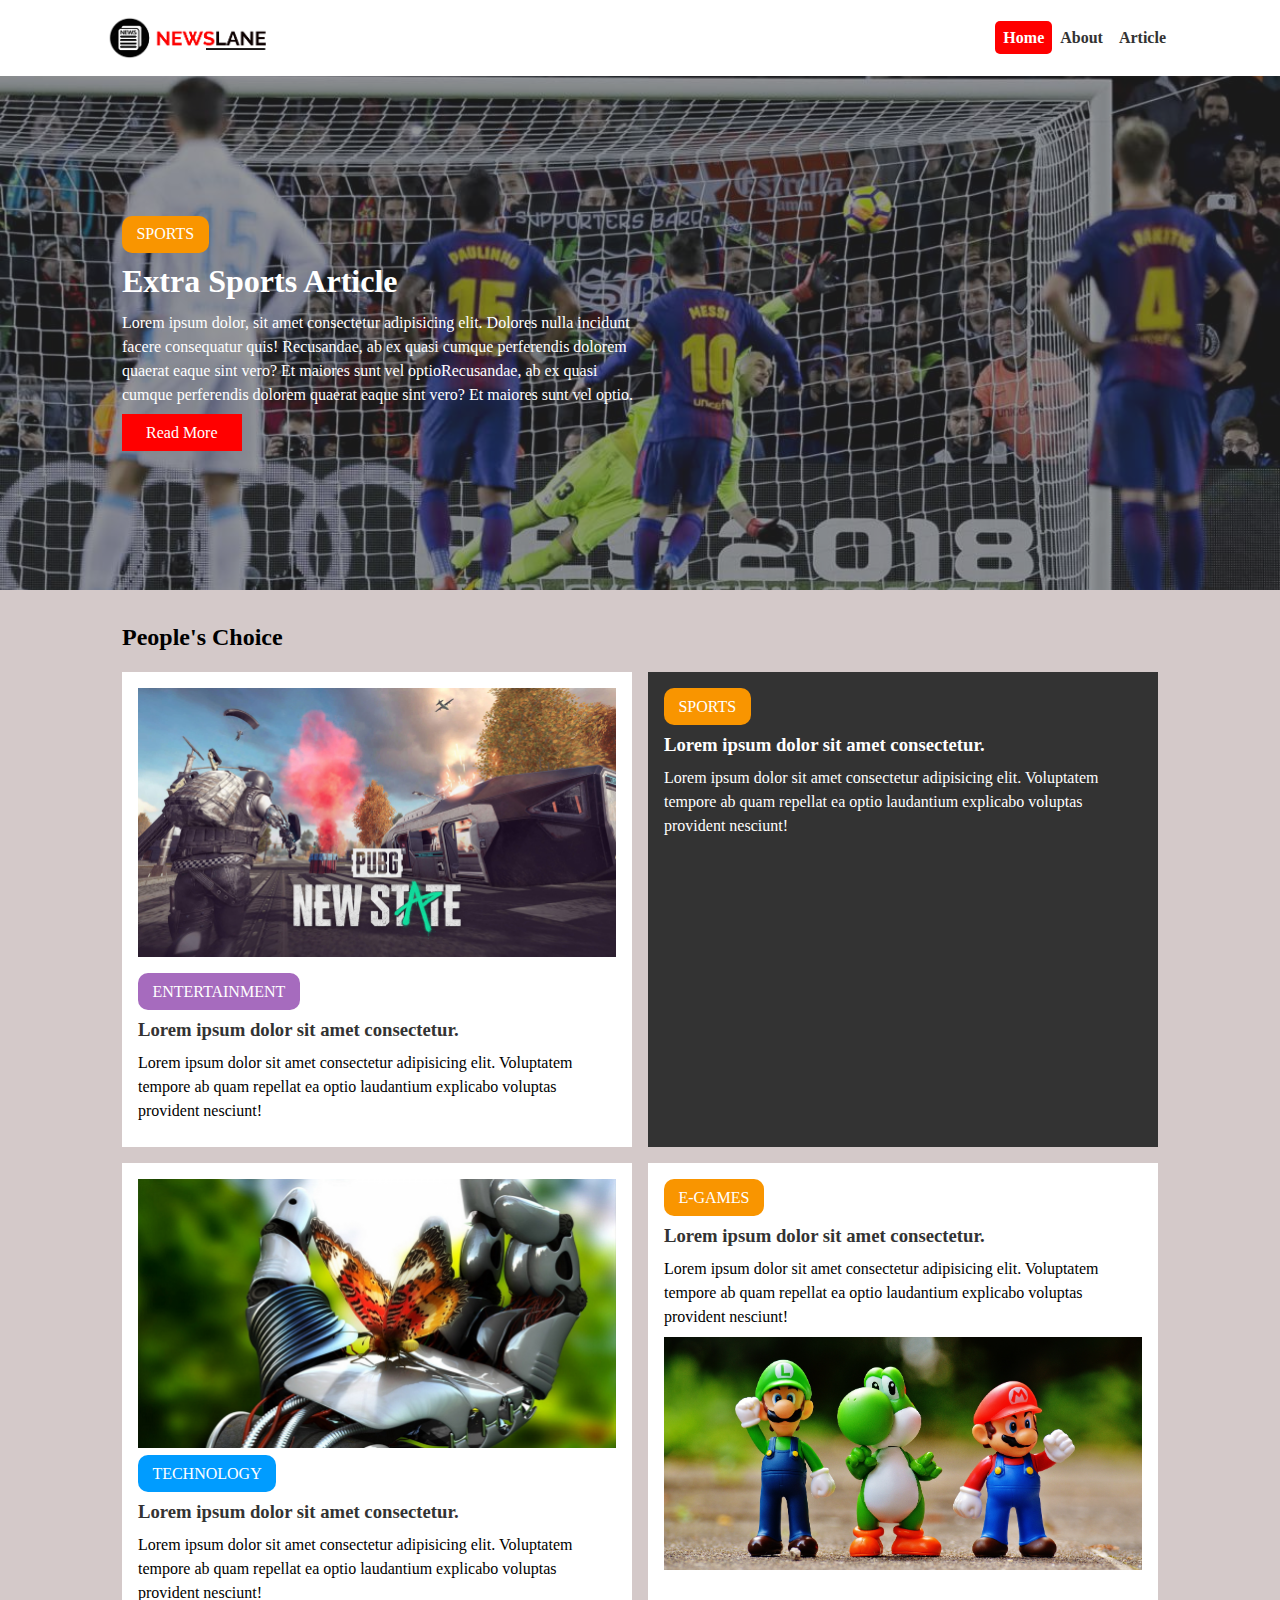
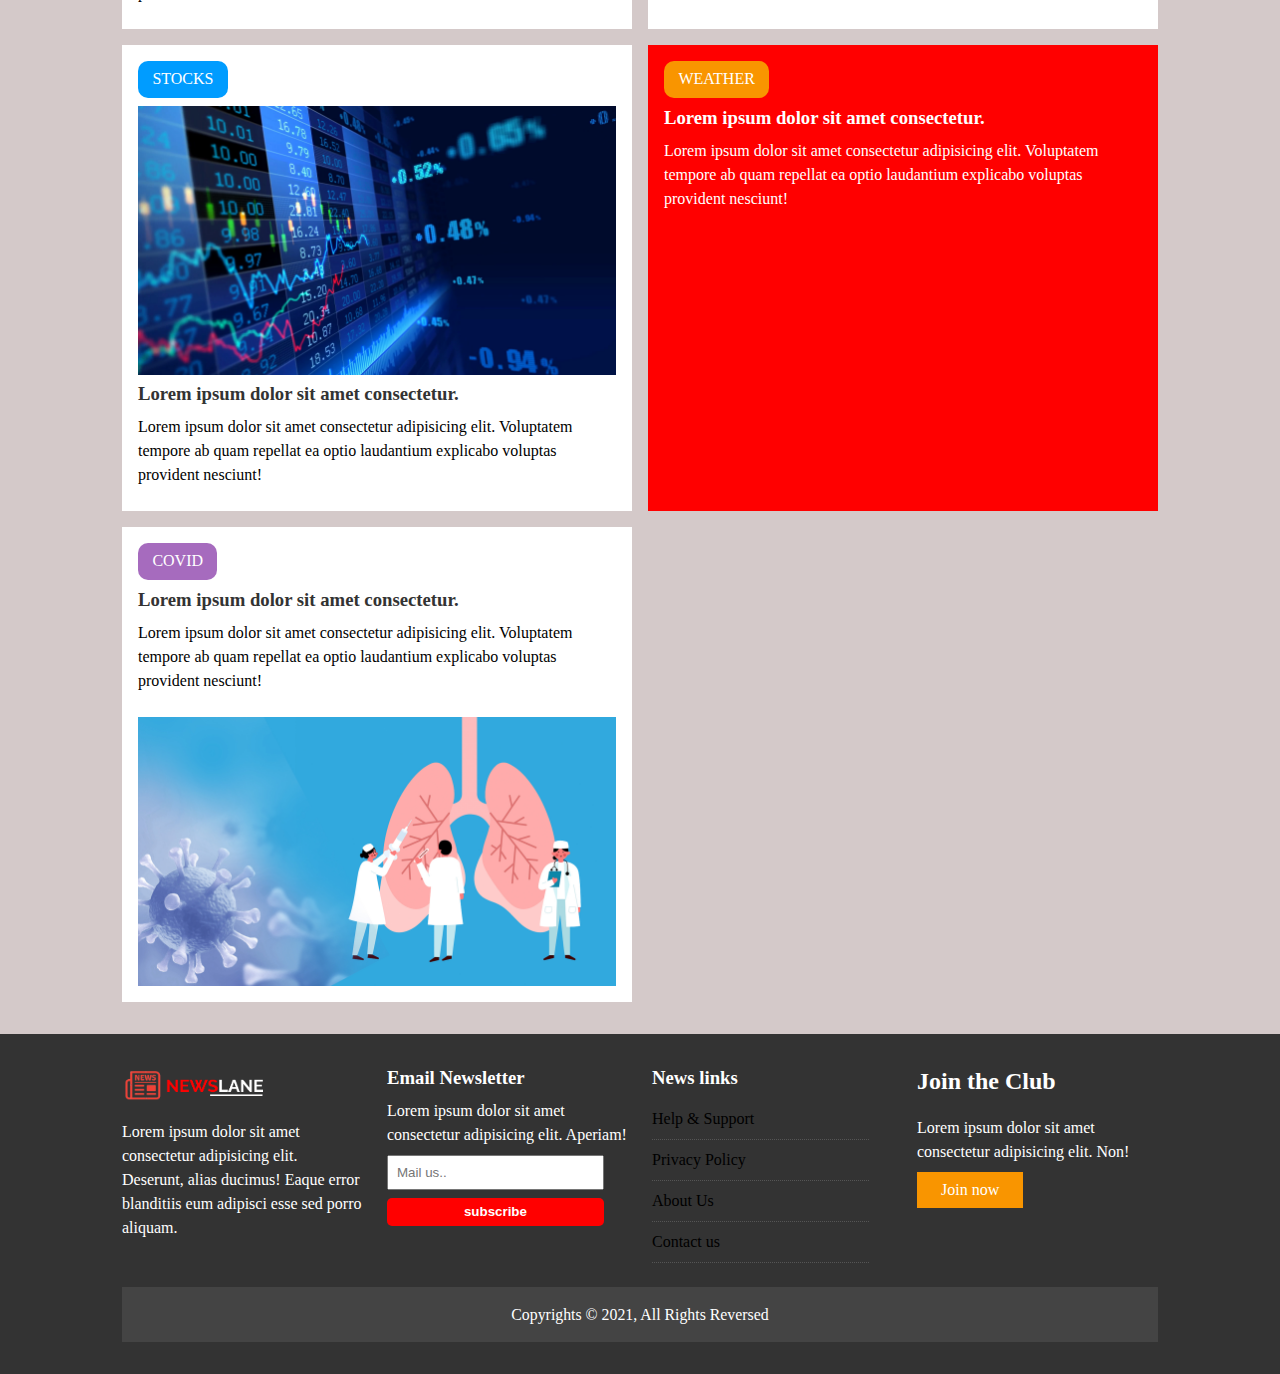
==== index.html @ a69f1d78 "newspaper commit" ====
<!DOCTYPE html>
<html lang="en">
<head>
    <meta charset="UTF-8">
    <meta http-equiv="X-UA-Compatible" content="IE=edge">
    <meta name="viewport" content="width=device-width, initial-scale=1.0">
    <link rel="stylesheet" href="https://use.fontawesome.com/releases/v5.15.3/css/all.css" integrity="sha384-SZXxX4whJ79/gErwcOYf+zWLeJdY/qpuqC4cAa9rOGUstPomtqpuNWT9wdPEn2fk" crossorigin="anonymous">
    <link rel="stylesheet" media="screen and (max-width: 768px)" href="./css/mobile.css">
    <link rel="stylesheet" media="screen and (max-width: 768px)"  href="./css/style.css">
    <link rel="stylesheet" href="./css/style.css">
    <link rel="shortcut icon" type="image/x-icon" href="icon favicon.ico">
    <title>NewsLane |High Speed News</title>
    <style>
        
        
    </style>
 </head>
 <body>   
    <nav id="main-nav">
       <div class="container">
        <img src="./images/Letter - 2lane33.png" alt="NewsLyne" class="logo">
        <div class="social">
          <a href="https://facebook.com" target="_blank"><i class="fab fa-facebook fa-2x"></i></a>
          <a href="https://youtube.com" target="_blank"><i class="fab fa-youtube fa-2x"></i></a>
          <a href="https://twitter.com" target="_blank"><i class="fab fa-twitter fa-2x"></i></a>
          <a href="https://instagram.com" target="_blank"><i class="fab fa-instagram fa-2x"></i></a>
          
        </div>
           <ul>
               <li><a class="current" href="index.html">Home</a></li>
               <li><a href="about.html">About</a></li>
               <li><a href="article.html">Article</a></li>
               
           </ul>
       </div> 
    </nav>
    <!-- showcase -->
    <header id="showcase">
       <div class="container">
           <div class="showcase-container">
            <div class="showcase-content">
                <div class="category category-sports">Sports</div>
                <h1>Extra Sports Article</h1>
                <p>Lorem ipsum dolor, sit amet consectetur adipisicing 
                   elit. Dolores nulla incidunt facere consequatur quis!
                   Recusandae, ab ex quasi cumque perferendis dolorem
                   quaerat eaque sint vero? Et maiores sunt vel optioRecusandae, 
                   ab ex quasi cumque perferendis dolorem
                   quaerat eaque sint vero? Et maiores sunt vel optio.</p>
                   <a href="article.html" class="btn btn-primary">Read More</a>
            </div>   
           </div>
       </div> 
    </header>

    <!-- home articles -->
    <section id="home-articles" class="py-2">
      <div class="container">  
        <h2>People's Choice</h2> 
           <div class="articles-container">
              <article class="card">
                <img src="./images/pubgnewstate01.jpg" alt="pubgnewstate">
                <div>
                  <div class="category category-ent">Entertainment</div>
                  <h3>
                      <a href="article.html">Lorem ipsum dolor sit amet consectetur.</a>
                  </h3>
                  <p>Lorem ipsum dolor sit amet consectetur adipisicing elit. Voluptatem tempore ab quam repellat ea optio
                     laudantium explicabo voluptas provident nesciunt!</p>
              </div> 
           </article>

        <article class="card bg-dark">
            <div class="category category-sports">Sports</div>
            <h3>
                <a href="article.html">Lorem ipsum dolor sit amet consectetur.</a>
            </h3>
            <p>Lorem ipsum dolor sit amet consectetur adipisicing elit. Voluptatem tempore ab quam repellat ea optio
                laudantium explicabo voluptas provident nesciunt!</p>
        </article>

        <article class="card">
                <img src="./images/robobutterfly.jpg" alt="robot">
              <div class="category category-tech">Technology</div>
                <h3>
                  <a href="article.html">Lorem ipsum dolor sit amet consectetur.</a>
                </h3>
                <p>Lorem ipsum dolor sit amet consectetur adipisicing elit. Voluptatem tempore ab quam repellat ea optio
                   laudantium explicabo voluptas provident nesciunt!</p>
        </article>
 
        <article class="card">    
              <div class="category category-sports">E-games</div>
                <h3>
                  <a href="article.html">Lorem ipsum dolor sit amet consectetur.</a>
                </h3>
                <p>Lorem ipsum dolor sit amet consectetur adipisicing elit. Voluptatem tempore ab quam repellat ea optio
                   laudantium explicabo voluptas provident nesciunt!</p>
                   <img src="./images/mariotoys.jpg" alt="mario">
        </article>

        <article class="card">
              <div class="category category-tech">Stocks</div>
              <img src="./images/stocks1.png" alt="Stocks">
                <h3>
                  <a href="article.html">Lorem ipsum dolor sit amet consectetur.</a>
                </h3>
                <p>Lorem ipsum dolor sit amet consectetur adipisicing elit. Voluptatem tempore ab quam repellat ea optio
                   laudantium explicabo voluptas provident nesciunt!</p>
        </article>

        <article class="card bg-primary">
                <div class="category category-sports">Weather</div>
                <h3>
                    <a href="article.html">Lorem ipsum dolor sit amet consectetur.</a>
                </h3>
                <p>Lorem ipsum dolor sit amet consectetur adipisicing elit. Voluptatem tempore ab quam repellat ea optio
                   laudantium explicabo voluptas provident nesciunt!</p>
        </article> 
 
        <article class="card">
          <div>
            <div class="category category-ent">Covid</div>
            <h3>
                <a href="article.html">Lorem ipsum dolor sit amet consectetur.</a>
            </h3>
            <p>Lorem ipsum dolor sit amet consectetur adipisicing elit. Voluptatem tempore ab quam repellat ea optio
            laudantium explicabo voluptas provident nesciunt!</p>
           </div> 
            <img src="./images/covid2.jpg" alt="covid">
      </article>
           </div>
       </div>
    </section>

    <!-- footer -->
    <footer id="main-footer" class="py-2">
        <div class="container footer-container">
            <div>
                <img src="./images/Letter - 1newslane.png" alt="NewsLyne">
                <p>Lorem ipsum dolor sit amet consectetur adipisicing elit. 
                   Deserunt, alias ducimus!
                   Eaque error blanditiis eum adipisci esse sed porro aliquam.</p>
            </div>
            <div>
                <h3>Email Newsletter</h3>
                <p>Lorem ipsum dolor sit amet consectetur adipisicing elit. Aperiam!</p>
                <form>
                    <input type="email" placeholder="Mail us..">
                    <input type="submit" value="subscribe" class="btn btn-primary">
                </form>
            </div>
                <div>
                    <h3>News links</h3>
                    <ul class="list">
                    <li><a href="#">Help & Support</a></li>
                    <li><a href="#">Privacy Policy</a></li>
                    <li><a href="about.html">About Us</a></li>
                    <li><a href="#">Contact us</a></li>
                    </ul>
                </div>

                <div>
                    <h2>Join the Club</h2>
                    <p>Lorem ipsum dolor sit amet consectetur adipisicing elit. Non!</p>
                    <a href="#" class="btn btn-secondary">Join now</a>
                </div>
                <div>
                    <p>Copyrights &copy; 2021, All Rights Reversed
                    </p>
                </div> 
        </div>
    </footer>
</body>
</html>
---- css/mobile.css ----
/* navigation */
 #main-nav .social{
    display: none;
}
#main-nav .container{
    grid-template-columns: 1fr;
    grid-gap:1.2rem;
}

#main-nav ul,
#main-nav .logo{
    justify-self: center;
}

#main-nav ul li a{
    padding: 0.50rem;
}

#home-articles .articles-container{
    grid-template-columns: repeat(2, 1fr);
}

#home-articles .articles-container > *:first-child,
#home-articles .articles-container > *:last-child{    
    grid-template-columns: 1fr;
    grid-column: 1;
}

@media(max-width: 600px){

    #showcase .showcase-container,
    #home-articles .articles-container,
    #main-footer .footer-container{
        grid-template-columns: 1fr;
    }
    #main-footer .footer-container >
    *:last-child {
        grid-column:1;
    }

    #main-footer .footer-container >*:first-child,
    #main-footer .footer-container > *:nth-child(1),
    #main-footer .footer-container > *:nth-child(2){
        border-bottom:#444 dotted 1px;
        padding-bottom: 1rem;
    }
     
    .page-container{
        grid-template-columns: 1fr;
        text-align: center;
    }
    
    .page-container > *:first-child{
        grid-row: 1;
    }

}
---- css/style.css ----
:root{
    --primary-color:red;
    --seconday-color:#f99500;
    --light-color:#d4c9c9;
    --dark-color:#333;
    --tertiary-color:rgb(104, 241, 241);
    --max-width:1100px;
}

.category{
    --sports-color:#f99500;
    --ent-color:#a66bbe;
    --tech-color:#009cff;
}

*{
    margin: 0;
    padding: 0;
    box-sizing: border-box;
}

body{
    font-family: 'Times New Roman', Times, serif;
    line-height: 1.5;
    background: var(--light-color);
}
a{
    color: #333;
    text-decoration: none;
}

ul{
    list-style: none;
}

p{
    margin: .5rem 0;
}
img{
    width: 100%;
   
   
}

h1, h2,h3,h4,h5,h6{
    font-family: Georgia, 'Times New Roman', Times, serif;
    margin-bottom: .55rem;
    line-height: 1.3;
}
/* ultility */
.container{
   max-width: var(--max-width);
   margin: auto;
   padding: 0 2rem;
   overflow: hidden; 
}
.category{
    display: inline-block;
    color: #fff;
    font-size: 1rem;
    text-transform: uppercase;
    padding: 0.4rem 0.9rem;
    border-radius: 10px;
    margin-bottom: 0.5rem;
}
.category-sports{background: var(--sports-color)}
.category-ent {background: var(--ent-color) }
.category-tech{background: var(--tech-color)}

.btn{
    display: inline-block;
    border: none;
    background: var(--dark-color);
    color: #fff;
    padding: 0.40rem 1.5rem;

}
.btn-light{background: var(--light-color)}
.btn-primary {background: var(--primary-color) }
.btn-secondary{background: var(--secondary-color)}
.btn-tertiary{background: var(--tertiary-color) }
.btn-secondary{
    background:#f99500; 
}

.btn:hover{
    opacity: 0.7;
}
.btn-block{
    display: block;
    width: 100%;
    text-align: center;
}

.card{
    background: #fff;
    padding: 1rem;
}
.bg-dark{
    background: var(--dark-color);
    color: #fff;
}
.bg-primary{
    background: var(--primary-color);
    color: #fff;
}
.bg-secondary{
    background: var(--secondary-color);
    color: #fff;
}

.bg-tertiary{
    background: var(--tertiary-color);
    color: #fff;
}
.bg-dark h1,
.bg-dark h2,
.bg-dark h3,
.bg-dark a,
.bg-primary h1,
.bg-primary h2,
.bg-primary h3,
.bg-primary a,
.bg-secondary h1,
.bg-secondary h2,
.bg-secondary h3,
.bg-secondary a{
    color:#fff
}

.py-1{padding:1.5rem 0}
.py-2{padding:2rem 0}
.py-3{padding:3rem 0}
.p-1{padding:1.5rem }
.p-2{padding:2rem }
.p-3{padding:3rem }

.l-heading{
    font-size: 3rem;

}

.list a{
   color: black;
}
.list li{
    padding:.5rem 0;
    border-bottom: #555 dotted 1px;
    width: 90%;

}

.list li a:hover{
    color: red;
}



/*navigation*/
#main-nav{
    background: #fff;
    position: sticky;
    top: 0;
    z-index: 2;
}

#main-nav .container{
    display: grid;
    grid-template-columns: 6fr 3fr 2fr;
    padding:1rem;
    align-items: center;
}

#main-nav .logo{
    width: 170px;
}

#main-nav ul{
    justify-self: end;
    display: flex;
}
#main-nav ul li a{
    padding: 0.75rem;
    font-weight: bold;
}

#main-nav ul li a.current{
    background:var(--primary-color);
    color: #fff;
    border-radius: 5px;
}

#main-nav ul li a:hover{
    background: var(--light-color);
    color: #333;
    border-radius: 5px;
}
#main-nav .social{
    justify-content: center;
}
#main-nav .social i{
    color:rgb(112, 105, 105) ;
    padding-right: .45rem;
}

.py-2 h2{
    padding-bottom: 10px;
}

/* showcase */
#showcase{
    color: #fff;
    background: #333;
    padding: 2rem;
    position: relative;
}

#showcase:before{
    content: "";
    background: url('../images/penalty.jpg') no-repeat
    center center/cover;
    position: absolute;
    top: 0;
    left: 0;
    width: 100%;
    height: 100%;
    opacity: 0.5;
}

#showcase .showcase-container{
    display: grid;
    grid-template-columns: repeat(2, 1fr);
    justify-content: center;
    align-items: center;
    height: 50vh;
}

#showcase .showcase-content{
    z-index: 1;
    color:#ffffff;
}

#showcase .showcase-content p{
    margin-bottom: 0.44rem;
}

/* articles */

#home-articles .articles-container{
    display: grid;
    grid-template-columns: repeat(3,1fr);
    grid-gap:1rem;
}

#home-articles .articles-container > *:first-child,
#home-articles .articles-container > *:last-child{
    display: grid;
    grid-template-columns: repeat(2, 1fr);
    grid-gap:1rem;
    align-items: center;
    grid-column: 1 / span 2;
}

#home-articles .articles-container > *:last-child{
    grid-column: 2 /span 2;
}

#article .meta{
    display: flex;
    justify-content: space-between;
    align-items: center;
    background: #eee;
    padding: 0.5rem;
}

#article .meta .category{
    margin-top: 0.4rem;
}

/* footer */
#main-footer{
    background: var(--dark-color);
    color: #fff;
}

#main-footer img{
    width: 150px;
}

#main-footer .footer-container{
    display: grid;
    grid-template-columns: repeat(4, 1fr);
    grid-gap:1.5rem;
}

#main-footer .footer-container > *:last-child{
    background: #444;
    grid-column: 1 /span 4;
    padding: .5rem;
    text-align: center;
    font-size: 0.99rem;
}


#main-footer .footer-container input[type='email']{
    width: 90%;
    padding: 0.5rem;
    margin-bottom: 0.5rem;
   
    
}

#main-footer .footer-container input[type='submit']{
    width: 90%;
    border-radius: 5px;
    font-weight: bolder;
}

      /* About us page */


/* inner page grid container */
 .page-container{
    display: grid;
    grid-template-columns: 5fr 2fr;
    margin: 2rem;
    grid-gap:1rem;
}

.page-container > *:first-child{
    grid-row:1 / span 3 ;
}


#main-nav ul li a{
    padding: 0.50rem;
}

#home-articles .articles-container{
    grid-template-columns: repeat(2, 1fr);
}

#home-articles .articles-container > *:first-child,
#home-articles .articles-container > *:last-child{    
    grid-template-columns: 1fr;
    grid-column: 1;
} 



@media(max-width: 600px){

    #showcase .showcase-container,
    #home-articles .articles-container,
    #main-footer .footer-container{
        grid-template-columns: 1fr;
    }
    #main-footer .footer-container >
    *:last-child {
        grid-column:1;
    }

    #main-footer .footer-container >*:first-child,
    #main-footer .footer-container > *:nth-child(1),
    #main-footer .footer-container > *:nth-child(2){
        border-bottom:#444 dotted 1px;
        padding-bottom: 1rem;
    }
    .page-container{
        grid-template-columns: 1fr;
        text-align: center;
    }

    .page-container > *:first-child{
        grid-row: 1;
    }

    .l-heading{
        font-size: 2rem;
    }

    /* navigation */
 #main-nav .social{
    display: none;
} 
#main-nav .container{
    grid-template-columns: 1fr;
    grid-gap:1.2rem;
} 

#main-nav ul,
#main-nav .logo{
    justify-self: center;
}
}
---- css/style.css ----
:root{
    --primary-color:red;
    --seconday-color:#f99500;
    --light-color:#d4c9c9;
    --dark-color:#333;
    --tertiary-color:rgb(104, 241, 241);
    --max-width:1100px;
}

.category{
    --sports-color:#f99500;
    --ent-color:#a66bbe;
    --tech-color:#009cff;
}

*{
    margin: 0;
    padding: 0;
    box-sizing: border-box;
}

body{
    font-family: 'Times New Roman', Times, serif;
    line-height: 1.5;
    background: var(--light-color);
}
a{
    color: #333;
    text-decoration: none;
}

ul{
    list-style: none;
}

p{
    margin: .5rem 0;
}
img{
    width: 100%;
   
   
}

h1, h2,h3,h4,h5,h6{
    font-family: Georgia, 'Times New Roman', Times, serif;
    margin-bottom: .55rem;
    line-height: 1.3;
}
/* ultility */
.container{
   max-width: var(--max-width);
   margin: auto;
   padding: 0 2rem;
   overflow: hidden; 
}
.category{
    display: inline-block;
    color: #fff;
    font-size: 1rem;
    text-transform: uppercase;
    padding: 0.4rem 0.9rem;
    border-radius: 10px;
    margin-bottom: 0.5rem;
}
.category-sports{background: var(--sports-color)}
.category-ent {background: var(--ent-color) }
.category-tech{background: var(--tech-color)}

.btn{
    display: inline-block;
    border: none;
    background: var(--dark-color);
    color: #fff;
    padding: 0.40rem 1.5rem;

}
.btn-light{background: var(--light-color)}
.btn-primary {background: var(--primary-color) }
.btn-secondary{background: var(--secondary-color)}
.btn-tertiary{background: var(--tertiary-color) }
.btn-secondary{
    background:#f99500; 
}

.btn:hover{
    opacity: 0.7;
}
.btn-block{
    display: block;
    width: 100%;
    text-align: center;
}

.card{
    background: #fff;
    padding: 1rem;
}
.bg-dark{
    background: var(--dark-color);
    color: #fff;
}
.bg-primary{
    background: var(--primary-color);
    color: #fff;
}
.bg-secondary{
    background: var(--secondary-color);
    color: #fff;
}

.bg-tertiary{
    background: var(--tertiary-color);
    color: #fff;
}
.bg-dark h1,
.bg-dark h2,
.bg-dark h3,
.bg-dark a,
.bg-primary h1,
.bg-primary h2,
.bg-primary h3,
.bg-primary a,
.bg-secondary h1,
.bg-secondary h2,
.bg-secondary h3,
.bg-secondary a{
    color:#fff
}

.py-1{padding:1.5rem 0}
.py-2{padding:2rem 0}
.py-3{padding:3rem 0}
.p-1{padding:1.5rem }
.p-2{padding:2rem }
.p-3{padding:3rem }

.l-heading{
    font-size: 3rem;

}

.list a{
   color: black;
}
.list li{
    padding:.5rem 0;
    border-bottom: #555 dotted 1px;
    width: 90%;

}

.list li a:hover{
    color: red;
}



/*navigation*/
#main-nav{
    background: #fff;
    position: sticky;
    top: 0;
    z-index: 2;
}

#main-nav .container{
    display: grid;
    grid-template-columns: 6fr 3fr 2fr;
    padding:1rem;
    align-items: center;
}

#main-nav .logo{
    width: 170px;
}

#main-nav ul{
    justify-self: end;
    display: flex;
}
#main-nav ul li a{
    padding: 0.75rem;
    font-weight: bold;
}

#main-nav ul li a.current{
    background:var(--primary-color);
    color: #fff;
    border-radius: 5px;
}

#main-nav ul li a:hover{
    background: var(--light-color);
    color: #333;
    border-radius: 5px;
}
#main-nav .social{
    justify-content: center;
}
#main-nav .social i{
    color:rgb(112, 105, 105) ;
    padding-right: .45rem;
}

.py-2 h2{
    padding-bottom: 10px;
}

/* showcase */
#showcase{
    color: #fff;
    background: #333;
    padding: 2rem;
    position: relative;
}

#showcase:before{
    content: "";
    background: url('../images/penalty.jpg') no-repeat
    center center/cover;
    position: absolute;
    top: 0;
    left: 0;
    width: 100%;
    height: 100%;
    opacity: 0.5;
}

#showcase .showcase-container{
    display: grid;
    grid-template-columns: repeat(2, 1fr);
    justify-content: center;
    align-items: center;
    height: 50vh;
}

#showcase .showcase-content{
    z-index: 1;
    color:#ffffff;
}

#showcase .showcase-content p{
    margin-bottom: 0.44rem;
}

/* articles */

#home-articles .articles-container{
    display: grid;
    grid-template-columns: repeat(3,1fr);
    grid-gap:1rem;
}

#home-articles .articles-container > *:first-child,
#home-articles .articles-container > *:last-child{
    display: grid;
    grid-template-columns: repeat(2, 1fr);
    grid-gap:1rem;
    align-items: center;
    grid-column: 1 / span 2;
}

#home-articles .articles-container > *:last-child{
    grid-column: 2 /span 2;
}

#article .meta{
    display: flex;
    justify-content: space-between;
    align-items: center;
    background: #eee;
    padding: 0.5rem;
}

#article .meta .category{
    margin-top: 0.4rem;
}

/* footer */
#main-footer{
    background: var(--dark-color);
    color: #fff;
}

#main-footer img{
    width: 150px;
}

#main-footer .footer-container{
    display: grid;
    grid-template-columns: repeat(4, 1fr);
    grid-gap:1.5rem;
}

#main-footer .footer-container > *:last-child{
    background: #444;
    grid-column: 1 /span 4;
    padding: .5rem;
    text-align: center;
    font-size: 0.99rem;
}


#main-footer .footer-container input[type='email']{
    width: 90%;
    padding: 0.5rem;
    margin-bottom: 0.5rem;
   
    
}

#main-footer .footer-container input[type='submit']{
    width: 90%;
    border-radius: 5px;
    font-weight: bolder;
}

      /* About us page */


/* inner page grid container */
 .page-container{
    display: grid;
    grid-template-columns: 5fr 2fr;
    margin: 2rem;
    grid-gap:1rem;
}

.page-container > *:first-child{
    grid-row:1 / span 3 ;
}


#main-nav ul li a{
    padding: 0.50rem;
}

#home-articles .articles-container{
    grid-template-columns: repeat(2, 1fr);
}

#home-articles .articles-container > *:first-child,
#home-articles .articles-container > *:last-child{    
    grid-template-columns: 1fr;
    grid-column: 1;
} 



@media(max-width: 600px){

    #showcase .showcase-container,
    #home-articles .articles-container,
    #main-footer .footer-container{
        grid-template-columns: 1fr;
    }
    #main-footer .footer-container >
    *:last-child {
        grid-column:1;
    }

    #main-footer .footer-container >*:first-child,
    #main-footer .footer-container > *:nth-child(1),
    #main-footer .footer-container > *:nth-child(2){
        border-bottom:#444 dotted 1px;
        padding-bottom: 1rem;
    }
    .page-container{
        grid-template-columns: 1fr;
        text-align: center;
    }

    .page-container > *:first-child{
        grid-row: 1;
    }

    .l-heading{
        font-size: 2rem;
    }

    /* navigation */
 #main-nav .social{
    display: none;
} 
#main-nav .container{
    grid-template-columns: 1fr;
    grid-gap:1.2rem;
} 

#main-nav ul,
#main-nav .logo{
    justify-self: center;
}
}
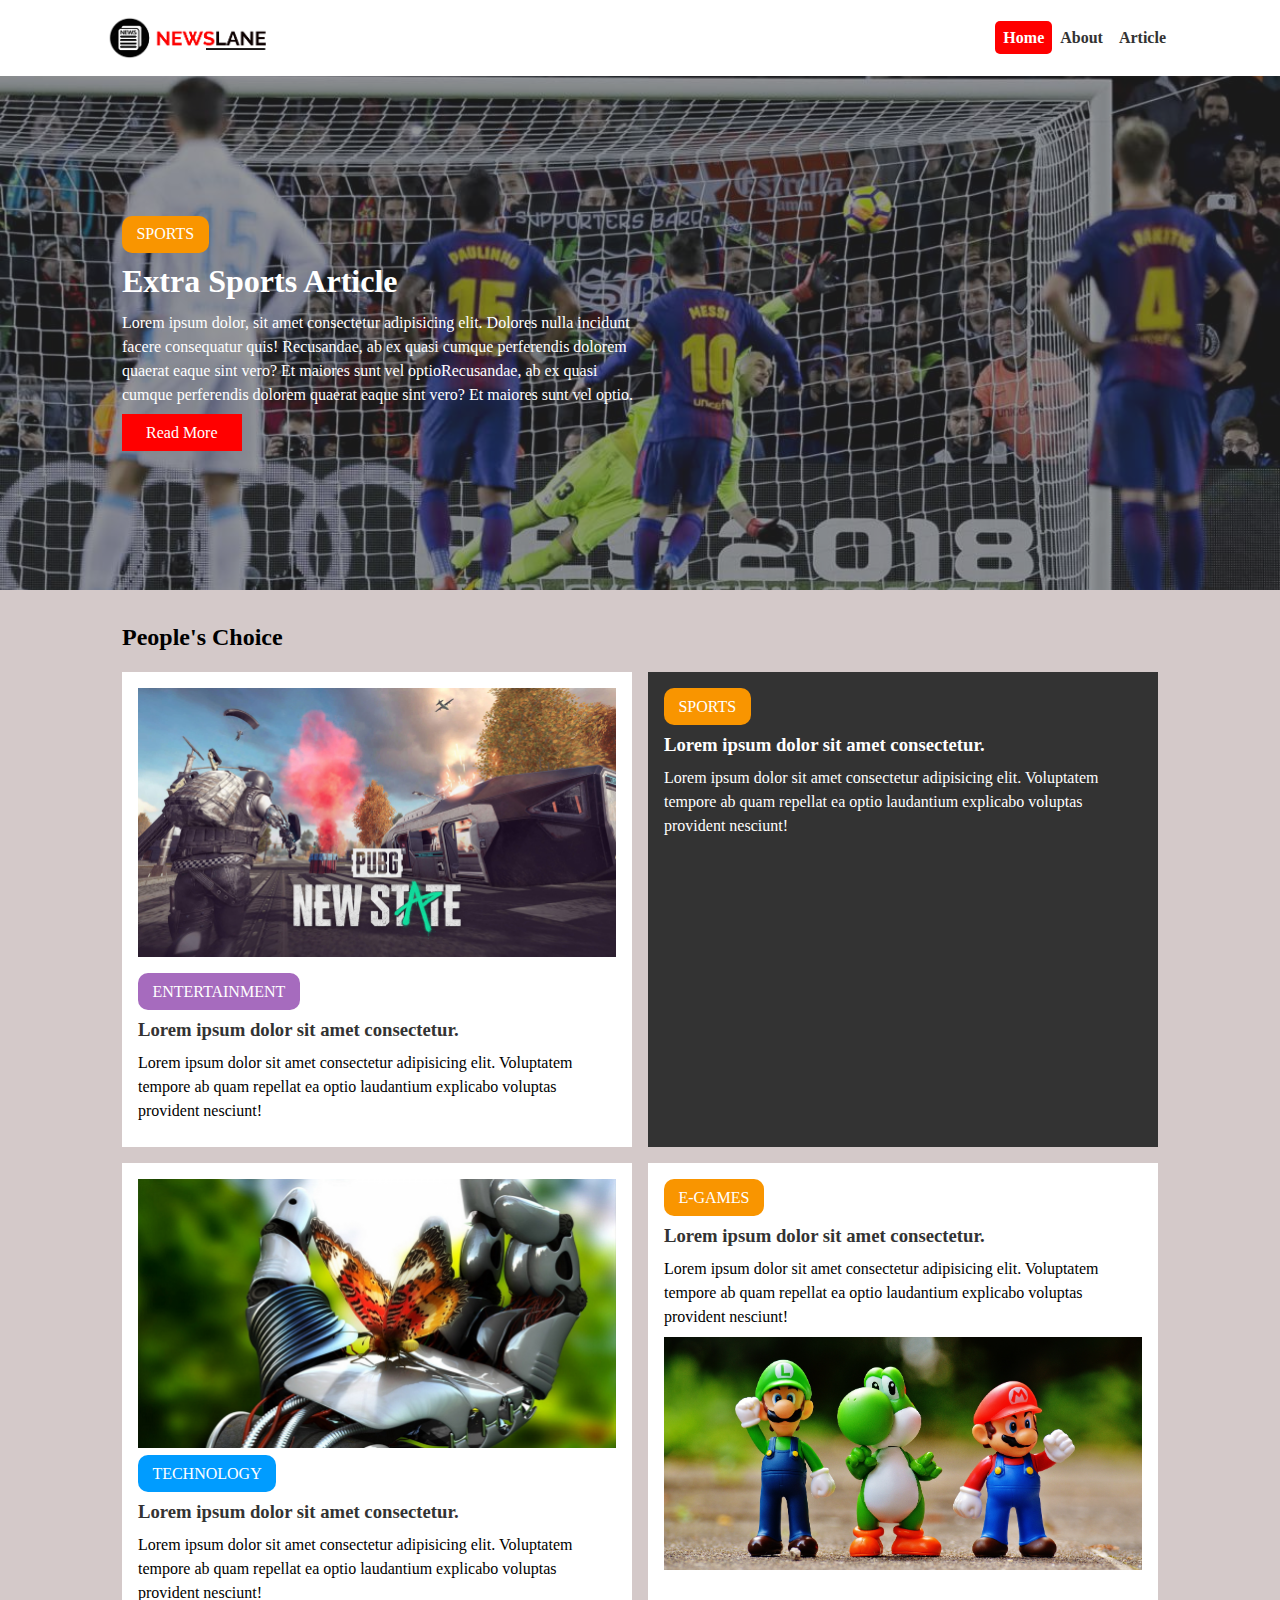
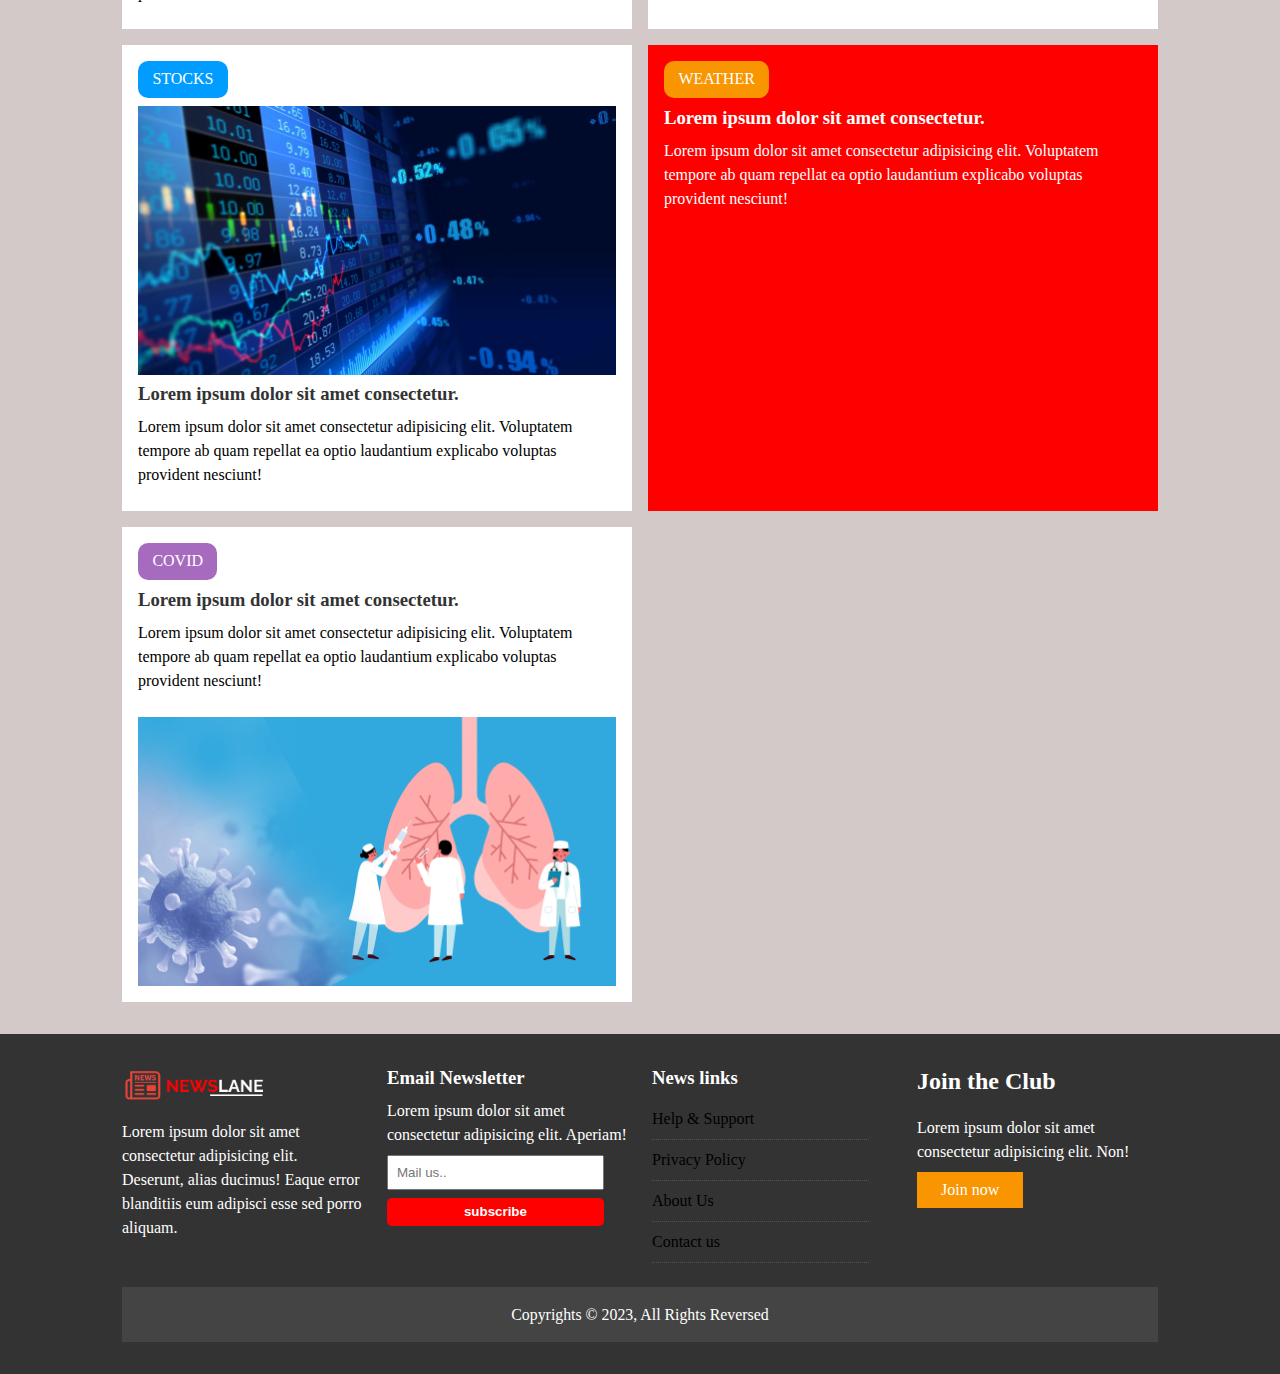
==== commit c8fbda31: "testing" ====
--- a/index.html
+++ b/index.html
@@ -166,7 +166,7 @@
                     <a href="#" class="btn btn-secondary">Join now</a>
                 </div>
                 <div>
-                    <p>Copyrights &copy; 2021, All Rights Reversed
+                    <p>Copyrights &copy; 2023, All Rights Reversed
                     </p>
                 </div> 
         </div>
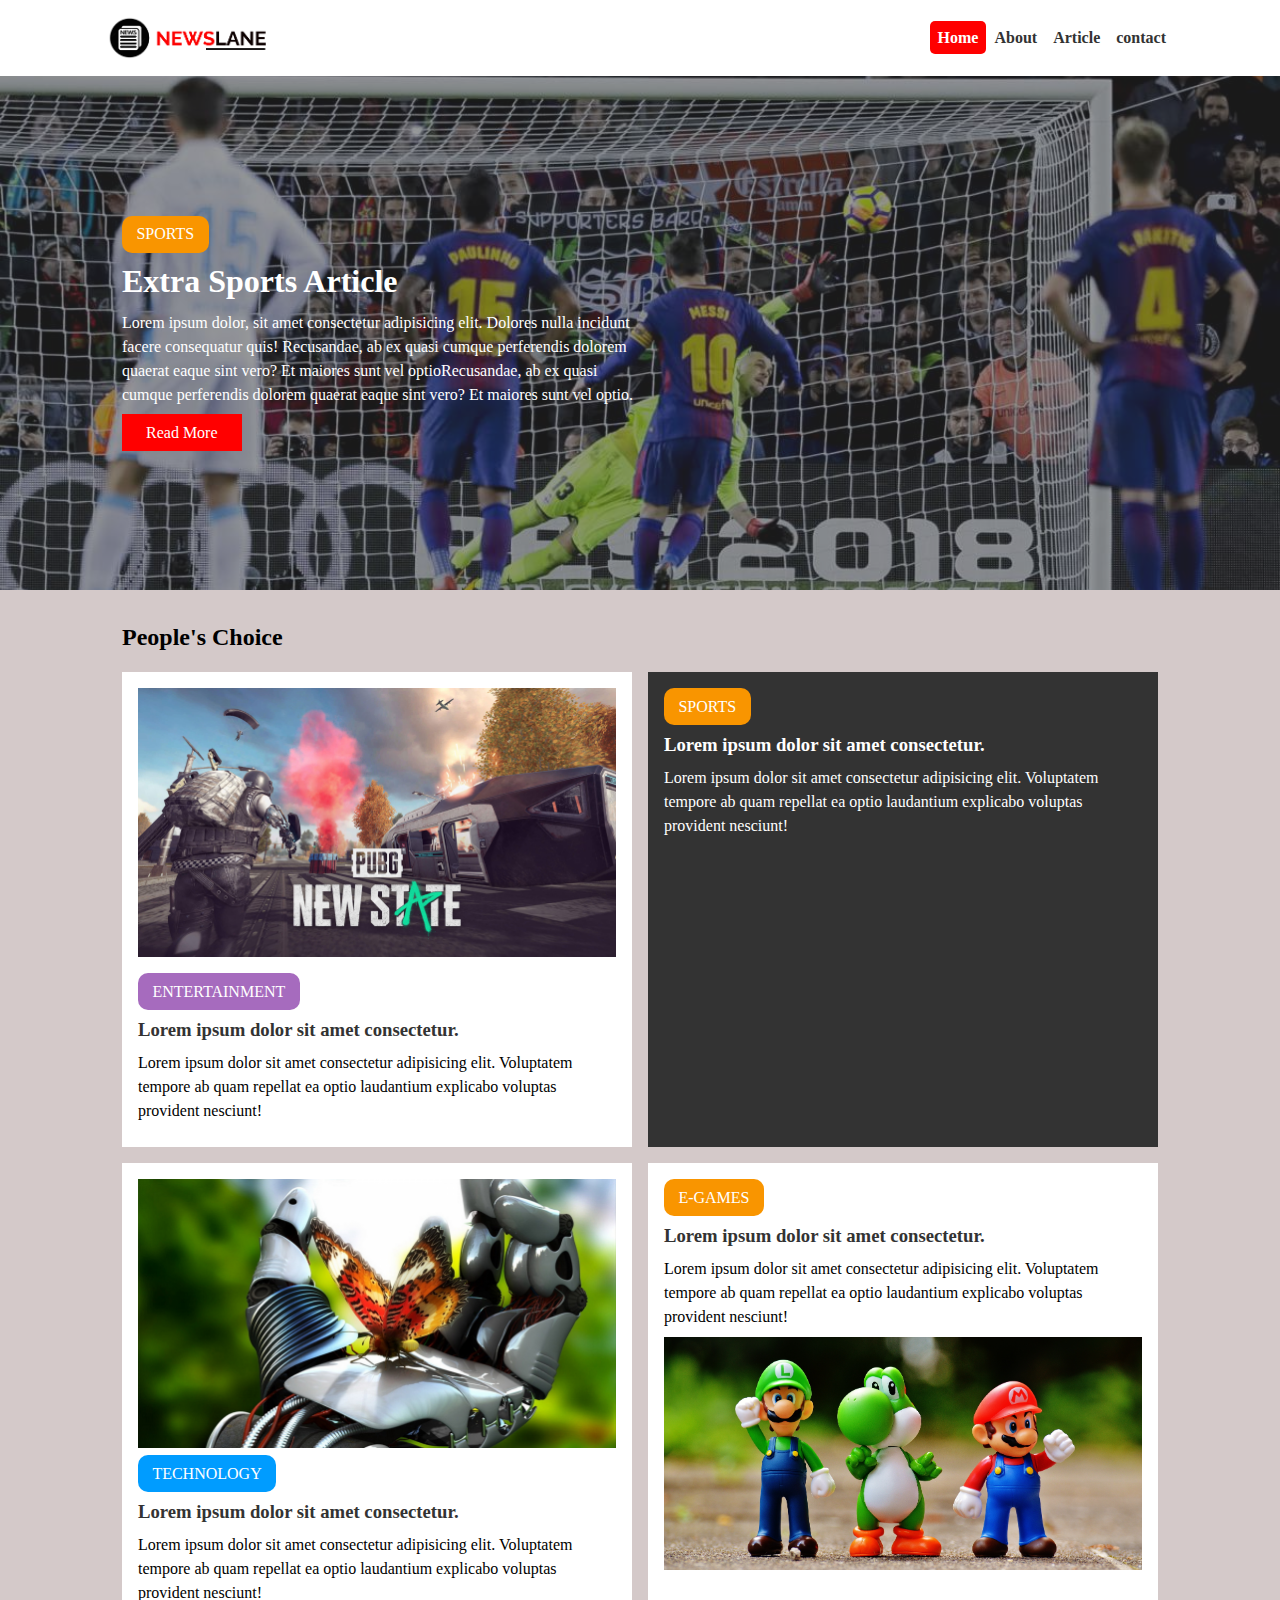
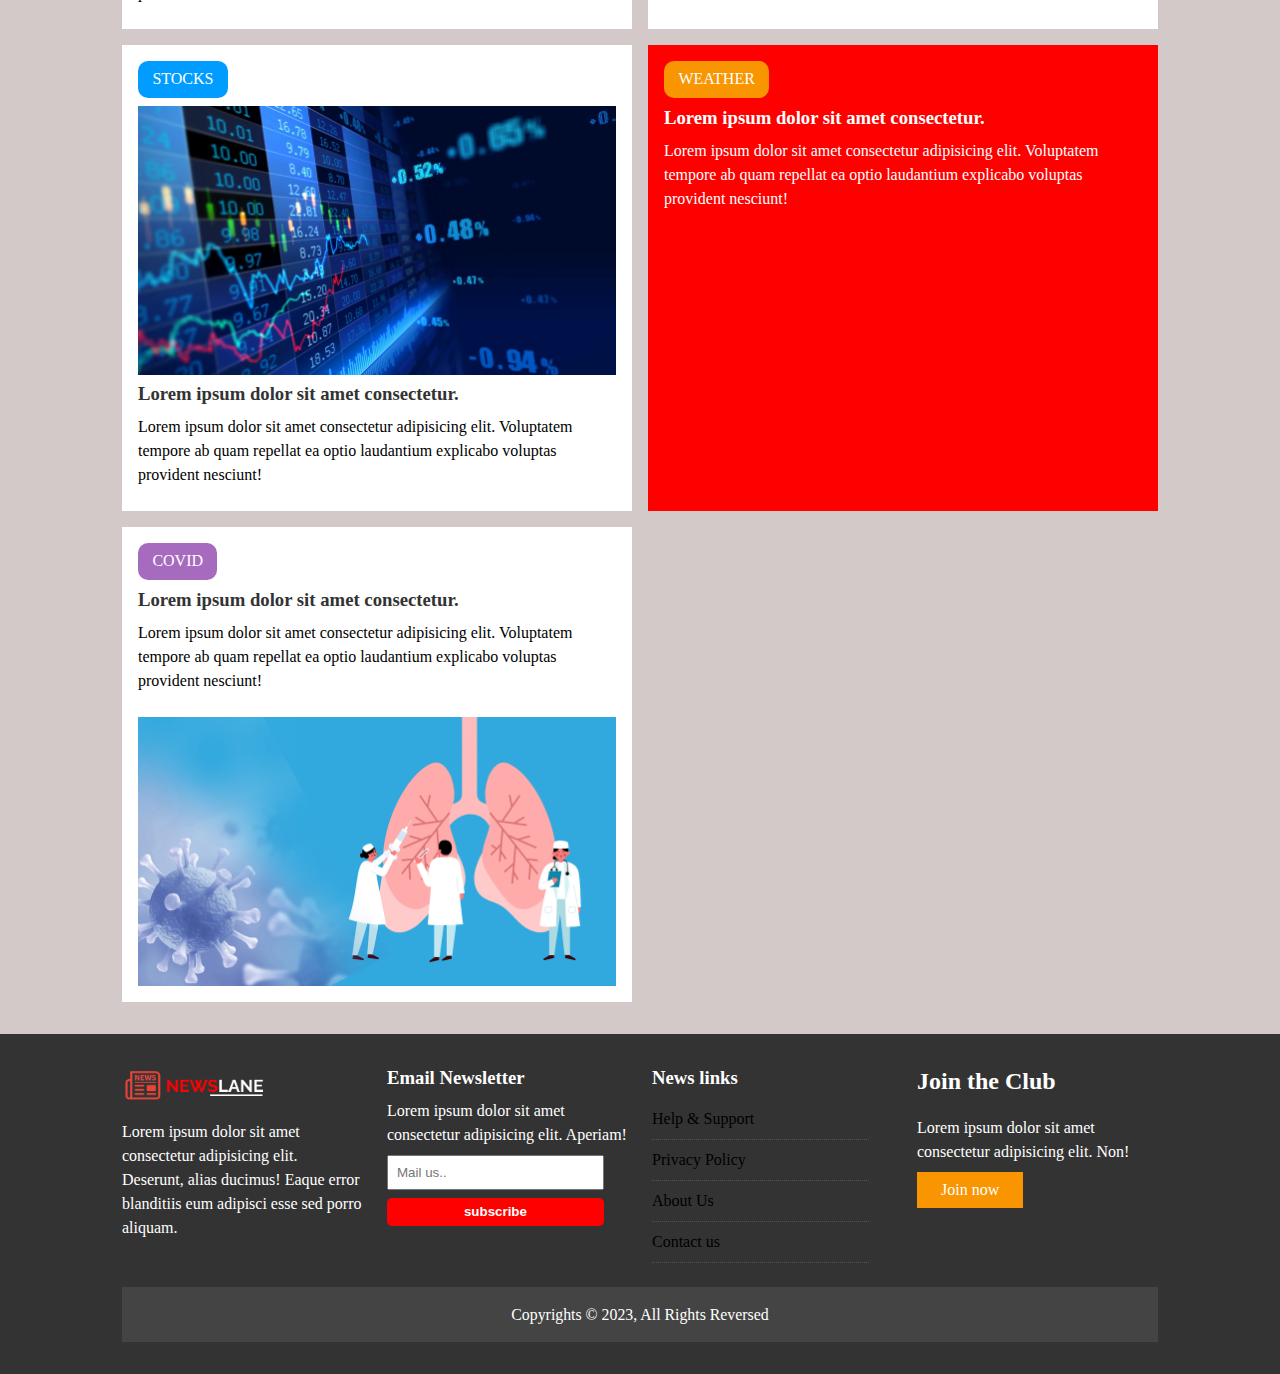
==== commit 3a28d7d2: "change contact" ====
--- a/index.html
+++ b/index.html
@@ -1,192 +1,261 @@
 <!DOCTYPE html>
 <html lang="en">
-<head>
-    <meta charset="UTF-8">
-    <meta http-equiv="X-UA-Compatible" content="IE=edge">
-    <meta name="viewport" content="width=device-width, initial-scale=1.0">
-    <link rel="stylesheet" href="https://use.fontawesome.com/releases/v5.15.3/css/all.css" integrity="sha384-SZXxX4whJ79/gErwcOYf+zWLeJdY/qpuqC4cAa9rOGUstPomtqpuNWT9wdPEn2fk" crossorigin="anonymous">
-    <link rel="stylesheet" media="screen and (max-width: 768px)" href="./css/mobile.css">
-    <link rel="stylesheet" media="screen and (max-width: 768px)"  href="./css/style.css">
-    <link rel="stylesheet" href="./css/style.css">
-    <link rel="shortcut icon" type="image/x-icon" href="icon favicon.ico">
-    <title>NewsLane |High Speed News</title>
+  <head>
+    <meta charset="UTF-8" />
+    <meta http-equiv="X-UA-Compatible" content="IE=edge" />
+    <meta name="viewport" content="width=device-width, initial-scale=1.0" />
+    <link
+      rel="stylesheet"
+      href="https://use.fontawesome.com/releases/v5.15.3/css/all.css"
+      integrity="sha384-SZXxX4whJ79/gErwcOYf+zWLeJdY/qpuqC4cAa9rOGUstPomtqpuNWT9wdPEn2fk"
+      crossorigin="anonymous"
+    />
+    <link
+      rel="stylesheet"
+      media="screen and (max-width: 768px)"
+      href="./css/mobile.css"
+    />
+    <link
+      rel="stylesheet"
+      media="screen and (max-width: 768px)"
+      href="./css/style.css"
+    />
+    <link rel="stylesheet" href="./css/style.css" />
+    <link rel="shortcut icon" type="image/x-icon" href="icon favicon.ico" />
+    <!-- Google Tag Manager -->
+    <script>
+      (function (w, d, s, l, i) {
+        w[l] = w[l] || [];
+        w[l].push({ "gtm.start": new Date().getTime(), event: "gtm.js" });
+        var f = d.getElementsByTagName(s)[0],
+          j = d.createElement(s),
+          dl = l != "dataLayer" ? "&l=" + l : "";
+        j.async = true;
+        j.src = "https://www.googletagmanager.com/gtm.js?id=" + i + dl;
+        f.parentNode.insertBefore(j, f);
+      })(window, document, "script", "dataLayer", "GTM-NRJ3JNLZ");
+    </script>
+    <!-- Google tag (gtag.js) -->
+    <script
+      async
+      src="https://www.googletagmanager.com/gtag/js?id=G-SW45GCRK13"
+    ></script>
+    <script>
+      window.dataLayer = window.dataLayer || [];
+      function gtag() {
+        dataLayer.push(arguments);
+      }
+      gtag("js", new Date());
+
+      gtag("config", "G-SW45GCRK13");
+    </script>
+    <!-- End Google Tag Manager -->
+    <title>NewsLane | High Speed News</title>
     <style>
-        
-        
+      /* add inline styles */
     </style>
- </head>
- <body>   
+  </head>
+  <body>
+    <!-- Google Tag Manager (noscript) -->
+    <noscript
+      ><iframe
+        src="https://www.googletagmanager.com/ns.html?id=GTM-NRJ3JNLZ"
+        height="0"
+        width="0"
+        style="display: none; visibility: hidden"
+      ></iframe
+    ></noscript>
+    <!-- End Google Tag Manager (noscript) -->
     <nav id="main-nav">
-       <div class="container">
-        <img src="./images/Letter - 2lane33.png" alt="NewsLyne" class="logo">
+      <div class="container">
+        <img src="./images/Letter - 2lane33.png" alt="NewsLane" class="logo" />
         <div class="social">
-          <a href="https://facebook.com" target="_blank"><i class="fab fa-facebook fa-2x"></i></a>
-          <a href="https://youtube.com" target="_blank"><i class="fab fa-youtube fa-2x"></i></a>
-          <a href="https://twitter.com" target="_blank"><i class="fab fa-twitter fa-2x"></i></a>
-          <a href="https://instagram.com" target="_blank"><i class="fab fa-instagram fa-2x"></i></a>
-          
-        </div>
-           <ul>
-               <li><a class="current" href="index.html">Home</a></li>
-               <li><a href="about.html">About</a></li>
-               <li><a href="article.html">Article</a></li>
-               
-           </ul>
-       </div> 
+          <a href="https://facebook.com" target="_blank"
+            ><i class="fab fa-facebook fa-2x"></i
+          ></a>
+          <a href="https://youtube.com" target="_blank"
+            ><i class="fab fa-youtube fa-2x"></i
+          ></a>
+          <a href="https://twitter.com" target="_blank"
+            ><i class="fab fa-twitter fa-2x"></i
+          ></a>
+          <a href="https://instagram.com" target="_blank"
+            ><i class="fab fa-instagram fa-2x"></i
+          ></a>
+        </div>
+        <ul>
+          <li><a class="current" href="index.html">Home</a></li>
+          <li><a href="about.html">About</a></li>
+          <li><a href="article.html">Article</a></li>
+          <li><a href="contact.html">contact</a></li>
+        </ul>
+      </div>
     </nav>
     <!-- showcase -->
     <header id="showcase">
-       <div class="container">
-           <div class="showcase-container">
-            <div class="showcase-content">
-                <div class="category category-sports">Sports</div>
-                <h1>Extra Sports Article</h1>
-                <p>Lorem ipsum dolor, sit amet consectetur adipisicing 
-                   elit. Dolores nulla incidunt facere consequatur quis!
-                   Recusandae, ab ex quasi cumque perferendis dolorem
-                   quaerat eaque sint vero? Et maiores sunt vel optioRecusandae, 
-                   ab ex quasi cumque perferendis dolorem
-                   quaerat eaque sint vero? Et maiores sunt vel optio.</p>
-                   <a href="article.html" class="btn btn-primary">Read More</a>
-            </div>   
-           </div>
-       </div> 
+      <div class="container">
+        <div class="showcase-container">
+          <div class="showcase-content">
+            <div class="category category-sports">Sports</div>
+            <h1>Extra Sports Article</h1>
+            <p>
+              Lorem ipsum dolor, sit amet consectetur adipisicing elit. Dolores
+              nulla incidunt facere consequatur quis! Recusandae, ab ex quasi
+              cumque perferendis dolorem quaerat eaque sint vero? Et maiores
+              sunt vel optioRecusandae, ab ex quasi cumque perferendis dolorem
+              quaerat eaque sint vero? Et maiores sunt vel optio.
+            </p>
+            <a href="article.html" class="btn btn-primary">Read More</a>
+          </div>
+        </div>
+      </div>
     </header>
 
     <!-- home articles -->
     <section id="home-articles" class="py-2">
-      <div class="container">  
-        <h2>People's Choice</h2> 
-           <div class="articles-container">
-              <article class="card">
-                <img src="./images/pubgnewstate01.jpg" alt="pubgnewstate">
-                <div>
-                  <div class="category category-ent">Entertainment</div>
-                  <h3>
-                      <a href="article.html">Lorem ipsum dolor sit amet consectetur.</a>
-                  </h3>
-                  <p>Lorem ipsum dolor sit amet consectetur adipisicing elit. Voluptatem tempore ab quam repellat ea optio
-                     laudantium explicabo voluptas provident nesciunt!</p>
-              </div> 
-           </article>
-
-        <article class="card bg-dark">
+      <div class="container">
+        <h2>People's Choice</h2>
+        <div class="articles-container">
+          <article class="card">
+            <img src="./images/pubgnewstate01.jpg" alt="pubgnewstate" />
+            <div>
+              <div class="category category-ent">Entertainment</div>
+              <h3>
+                <a href="article.html"
+                  >Lorem ipsum dolor sit amet consectetur.</a
+                >
+              </h3>
+              <p>
+                Lorem ipsum dolor sit amet consectetur adipisicing elit.
+                Voluptatem tempore ab quam repellat ea optio laudantium
+                explicabo voluptas provident nesciunt!
+              </p>
+            </div>
+          </article>
+
+          <article class="card bg-dark">
             <div class="category category-sports">Sports</div>
             <h3>
-                <a href="article.html">Lorem ipsum dolor sit amet consectetur.</a>
-            </h3>
-            <p>Lorem ipsum dolor sit amet consectetur adipisicing elit. Voluptatem tempore ab quam repellat ea optio
-                laudantium explicabo voluptas provident nesciunt!</p>
-        </article>
-
-        <article class="card">
-                <img src="./images/robobutterfly.jpg" alt="robot">
-              <div class="category category-tech">Technology</div>
-                <h3>
-                  <a href="article.html">Lorem ipsum dolor sit amet consectetur.</a>
-                </h3>
-                <p>Lorem ipsum dolor sit amet consectetur adipisicing elit. Voluptatem tempore ab quam repellat ea optio
-                   laudantium explicabo voluptas provident nesciunt!</p>
-        </article>
- 
-        <article class="card">    
-              <div class="category category-sports">E-games</div>
-                <h3>
-                  <a href="article.html">Lorem ipsum dolor sit amet consectetur.</a>
-                </h3>
-                <p>Lorem ipsum dolor sit amet consectetur adipisicing elit. Voluptatem tempore ab quam repellat ea optio
-                   laudantium explicabo voluptas provident nesciunt!</p>
-                   <img src="./images/mariotoys.jpg" alt="mario">
-        </article>
-
-        <article class="card">
-              <div class="category category-tech">Stocks</div>
-              <img src="./images/stocks1.png" alt="Stocks">
-                <h3>
-                  <a href="article.html">Lorem ipsum dolor sit amet consectetur.</a>
-                </h3>
-                <p>Lorem ipsum dolor sit amet consectetur adipisicing elit. Voluptatem tempore ab quam repellat ea optio
-                   laudantium explicabo voluptas provident nesciunt!</p>
-        </article>
-
-        <article class="card bg-primary">
-                <div class="category category-sports">Weather</div>
-                <h3>
-                    <a href="article.html">Lorem ipsum dolor sit amet consectetur.</a>
-                </h3>
-                <p>Lorem ipsum dolor sit amet consectetur adipisicing elit. Voluptatem tempore ab quam repellat ea optio
-                   laudantium explicabo voluptas provident nesciunt!</p>
-        </article> 
- 
-        <article class="card">
-          <div>
-            <div class="category category-ent">Covid</div>
-            <h3>
-                <a href="article.html">Lorem ipsum dolor sit amet consectetur.</a>
-            </h3>
-            <p>Lorem ipsum dolor sit amet consectetur adipisicing elit. Voluptatem tempore ab quam repellat ea optio
-            laudantium explicabo voluptas provident nesciunt!</p>
-           </div> 
-            <img src="./images/covid2.jpg" alt="covid">
-      </article>
-           </div>
-       </div>
+              <a href="article.html">Lorem ipsum dolor sit amet consectetur.</a>
+            </h3>
+            <p>
+              Lorem ipsum dolor sit amet consectetur adipisicing elit.
+              Voluptatem tempore ab quam repellat ea optio laudantium explicabo
+              voluptas provident nesciunt!
+            </p>
+          </article>
+
+          <article class="card">
+            <img src="./images/robobutterfly.jpg" alt="robot" />
+            <div class="category category-tech">Technology</div>
+            <h3>
+              <a href="article.html">Lorem ipsum dolor sit amet consectetur.</a>
+            </h3>
+            <p>
+              Lorem ipsum dolor sit amet consectetur adipisicing elit.
+              Voluptatem tempore ab quam repellat ea optio laudantium explicabo
+              voluptas provident nesciunt!
+            </p>
+          </article>
+
+          <article class="card">
+            <div class="category category-sports">E-games</div>
+            <h3>
+              <a href="article.html">Lorem ipsum dolor sit amet consectetur.</a>
+            </h3>
+            <p>
+              Lorem ipsum dolor sit amet consectetur adipisicing elit.
+              Voluptatem tempore ab quam repellat ea optio laudantium explicabo
+              voluptas provident nesciunt!
+            </p>
+            <img src="./images/mariotoys.jpg" alt="mario" />
+          </article>
+
+          <article class="card">
+            <div class="category category-tech">Stocks</div>
+            <img src="./images/stocks1.png" alt="Stocks" />
+            <h3>
+              <a href="article.html">Lorem ipsum dolor sit amet consectetur.</a>
+            </h3>
+            <p>
+              Lorem ipsum dolor sit amet consectetur adipisicing elit.
+              Voluptatem tempore ab quam repellat ea optio laudantium explicabo
+              voluptas provident nesciunt!
+            </p>
+          </article>
+
+          <article class="card bg-primary">
+            <div class="category category-sports">Weather</div>
+            <h3>
+              <a href="article.html">Lorem ipsum dolor sit amet consectetur.</a>
+            </h3>
+            <p>
+              Lorem ipsum dolor sit amet consectetur adipisicing elit.
+              Voluptatem tempore ab quam repellat ea optio laudantium explicabo
+              voluptas provident nesciunt!
+            </p>
+          </article>
+
+          <article class="card">
+            <div>
+              <div class="category category-ent">Covid</div>
+              <h3>
+                <a href="article.html"
+                  >Lorem ipsum dolor sit amet consectetur.</a
+                >
+              </h3>
+              <p>
+                Lorem ipsum dolor sit amet consectetur adipisicing elit.
+                Voluptatem tempore ab quam repellat ea optio laudantium
+                explicabo voluptas provident nesciunt!
+              </p>
+            </div>
+            <img src="./images/covid2.jpg" alt="covid" />
+          </article>
+        </div>
+      </div>
     </section>
 
     <!-- footer -->
     <footer id="main-footer" class="py-2">
-        <div class="container footer-container">
-            <div>
-                <img src="./images/Letter - 1newslane.png" alt="NewsLyne">
-                <p>Lorem ipsum dolor sit amet consectetur adipisicing elit. 
-                   Deserunt, alias ducimus!
-                   Eaque error blanditiis eum adipisci esse sed porro aliquam.</p>
-            </div>
-            <div>
-                <h3>Email Newsletter</h3>
-                <p>Lorem ipsum dolor sit amet consectetur adipisicing elit. Aperiam!</p>
-                <form>
-                    <input type="email" placeholder="Mail us..">
-                    <input type="submit" value="subscribe" class="btn btn-primary">
-                </form>
-            </div>
-                <div>
-                    <h3>News links</h3>
-                    <ul class="list">
-                    <li><a href="#">Help & Support</a></li>
-                    <li><a href="#">Privacy Policy</a></li>
-                    <li><a href="about.html">About Us</a></li>
-                    <li><a href="#">Contact us</a></li>
-                    </ul>
-                </div>
-
-                <div>
-                    <h2>Join the Club</h2>
-                    <p>Lorem ipsum dolor sit amet consectetur adipisicing elit. Non!</p>
-                    <a href="#" class="btn btn-secondary">Join now</a>
-                </div>
-                <div>
-                    <p>Copyrights &copy; 2023, All Rights Reversed
-                    </p>
-                </div> 
-        </div>
+      <div class="container footer-container">
+        <div>
+          <img src="./images/Letter - 1newslane.png" alt="NewsLyne" />
+          <p>
+            Lorem ipsum dolor sit amet consectetur adipisicing elit. Deserunt,
+            alias ducimus! Eaque error blanditiis eum adipisci esse sed porro
+            aliquam.
+          </p>
+        </div>
+        <div>
+          <h3>Email Newsletter</h3>
+          <p>
+            Lorem ipsum dolor sit amet consectetur adipisicing elit. Aperiam!
+          </p>
+          <form>
+            <input type="email" placeholder="Mail us.." />
+            <input type="submit" value="subscribe" class="btn btn-primary" />
+          </form>
+        </div>
+        <div>
+          <h3>News links</h3>
+          <ul class="list">
+            <li><a href="#">Help & Support</a></li>
+            <li><a href="#">Privacy Policy</a></li>
+            <li><a href="about.html">About Us</a></li>
+            <li><a href="#">Contact us</a></li>
+          </ul>
+        </div>
+
+        <div>
+          <h2>Join the Club</h2>
+          <p>Lorem ipsum dolor sit amet consectetur adipisicing elit. Non!</p>
+          <a href="submit.html" class="btn btn-secondary">Join now</a>
+        </div>
+        <div>
+          <p>Copyrights &copy; 2023, All Rights Reversed</p>
+        </div>
+      </div>
     </footer>
-</body>
+  </body>
 </html>
-
-
-
-
-
-
-
-
-
-
-
-
-
-
-
-
-
--- a/css/style.css
+++ b/css/style.css
@@ -1,117 +1,133 @@
-:root{
-    --primary-color:red;
-    --seconday-color:#f99500;
-    --light-color:#d4c9c9;
-    --dark-color:#333;
-    --tertiary-color:rgb(104, 241, 241);
-    --max-width:1100px;
-}
-
-.category{
-    --sports-color:#f99500;
-    --ent-color:#a66bbe;
-    --tech-color:#009cff;
-}
-
-*{
-    margin: 0;
-    padding: 0;
-    box-sizing: border-box;
-}
-
-body{
-    font-family: 'Times New Roman', Times, serif;
-    line-height: 1.5;
-    background: var(--light-color);
-}
-a{
-    color: #333;
-    text-decoration: none;
-}
-
-ul{
-    list-style: none;
-}
-
-p{
-    margin: .5rem 0;
-}
-img{
-    width: 100%;
-   
-   
-}
-
-h1, h2,h3,h4,h5,h6{
-    font-family: Georgia, 'Times New Roman', Times, serif;
-    margin-bottom: .55rem;
-    line-height: 1.3;
+:root {
+  --primary-color: red;
+  --seconday-color: #f99500;
+  --light-color: #d4c9c9;
+  --dark-color: #333;
+  --tertiary-color: rgb(104, 241, 241);
+  --max-width: 1100px;
+}
+
+.category {
+  --sports-color: #f99500;
+  --ent-color: #a66bbe;
+  --tech-color: #009cff;
+}
+
+* {
+  margin: 0;
+  padding: 0;
+  box-sizing: border-box;
+}
+
+body {
+  font-family: "Times New Roman", Times, serif;
+  line-height: 1.5;
+  background: var(--light-color);
+}
+a {
+  color: #333;
+  text-decoration: none;
+}
+
+ul {
+  list-style: none;
+}
+
+p {
+  margin: 0.5rem 0;
+}
+img {
+  width: 100%;
+}
+
+h1,
+h2,
+h3,
+h4,
+h5,
+h6 {
+  font-family: Georgia, "Times New Roman", Times, serif;
+  margin-bottom: 0.55rem;
+  line-height: 1.3;
 }
 /* ultility */
-.container{
-   max-width: var(--max-width);
-   margin: auto;
-   padding: 0 2rem;
-   overflow: hidden; 
-}
-.category{
-    display: inline-block;
-    color: #fff;
-    font-size: 1rem;
-    text-transform: uppercase;
-    padding: 0.4rem 0.9rem;
-    border-radius: 10px;
-    margin-bottom: 0.5rem;
-}
-.category-sports{background: var(--sports-color)}
-.category-ent {background: var(--ent-color) }
-.category-tech{background: var(--tech-color)}
-
-.btn{
-    display: inline-block;
-    border: none;
-    background: var(--dark-color);
-    color: #fff;
-    padding: 0.40rem 1.5rem;
-
-}
-.btn-light{background: var(--light-color)}
-.btn-primary {background: var(--primary-color) }
-.btn-secondary{background: var(--secondary-color)}
-.btn-tertiary{background: var(--tertiary-color) }
-.btn-secondary{
-    background:#f99500; 
-}
-
-.btn:hover{
-    opacity: 0.7;
-}
-.btn-block{
-    display: block;
-    width: 100%;
-    text-align: center;
-}
-
-.card{
-    background: #fff;
-    padding: 1rem;
-}
-.bg-dark{
-    background: var(--dark-color);
-    color: #fff;
-}
-.bg-primary{
-    background: var(--primary-color);
-    color: #fff;
-}
-.bg-secondary{
-    background: var(--secondary-color);
-    color: #fff;
-}
-
-.bg-tertiary{
-    background: var(--tertiary-color);
-    color: #fff;
+.container {
+  max-width: var(--max-width);
+  margin: auto;
+  padding: 0 2rem;
+  overflow: hidden;
+}
+.category {
+  display: inline-block;
+  color: #fff;
+  font-size: 1rem;
+  text-transform: uppercase;
+  padding: 0.4rem 0.9rem;
+  border-radius: 10px;
+  margin-bottom: 0.5rem;
+}
+.category-sports {
+  background: var(--sports-color);
+}
+.category-ent {
+  background: var(--ent-color);
+}
+.category-tech {
+  background: var(--tech-color);
+}
+
+.btn {
+  display: inline-block;
+  border: none;
+  background: var(--dark-color);
+  color: #fff;
+  padding: 0.4rem 1.5rem;
+}
+.btn-light {
+  background: var(--light-color);
+}
+.btn-primary {
+  background: var(--primary-color);
+}
+.btn-secondary {
+  background: var(--secondary-color);
+}
+.btn-tertiary {
+  background: var(--tertiary-color);
+}
+.btn-secondary {
+  background: #f99500;
+}
+
+.btn:hover {
+  opacity: 0.7;
+}
+.btn-block {
+  display: block;
+  width: 100%;
+  text-align: center;
+}
+
+.card {
+  background: #fff;
+  padding: 1rem;
+}
+.bg-dark {
+  background: var(--dark-color);
+  color: #fff;
+}
+.bg-primary {
+  background: var(--primary-color);
+  color: #fff;
+}
+.bg-secondary {
+  background: var(--secondary-color);
+  color: #fff;
+}
+
+.bg-tertiary {
+  background: var(--tertiary-color);
+  color: #fff;
 }
 .bg-dark h1,
 .bg-dark h2,
@@ -124,278 +140,270 @@
 .bg-secondary h1,
 .bg-secondary h2,
 .bg-secondary h3,
-.bg-secondary a{
-    color:#fff
-}
-
-.py-1{padding:1.5rem 0}
-.py-2{padding:2rem 0}
-.py-3{padding:3rem 0}
-.p-1{padding:1.5rem }
-.p-2{padding:2rem }
-.p-3{padding:3rem }
-
-.l-heading{
-    font-size: 3rem;
-
-}
-
-.list a{
-   color: black;
-}
-.list li{
-    padding:.5rem 0;
-    border-bottom: #555 dotted 1px;
-    width: 90%;
-
-}
-
-.list li a:hover{
-    color: red;
-}
-
-
+.bg-secondary a {
+  color: #fff;
+}
+
+.py-1 {
+  padding: 1.5rem 0;
+}
+.py-2 {
+  padding: 2rem 0;
+}
+.py-3 {
+  padding: 3rem 0;
+}
+.p-1 {
+  padding: 1.5rem;
+}
+.p-2 {
+  padding: 2rem;
+}
+.p-3 {
+  padding: 3rem;
+}
+
+.l-heading {
+  font-size: 3rem;
+}
+
+.list a {
+  color: black;
+}
+.list li {
+  padding: 0.5rem 0;
+  border-bottom: #555 dotted 1px;
+  width: 90%;
+}
+
+.list li a:hover {
+  color: red;
+}
 
 /*navigation*/
-#main-nav{
-    background: #fff;
-    position: sticky;
-    top: 0;
-    z-index: 2;
-}
-
-#main-nav .container{
-    display: grid;
-    grid-template-columns: 6fr 3fr 2fr;
-    padding:1rem;
-    align-items: center;
-}
-
-#main-nav .logo{
-    width: 170px;
-}
-
-#main-nav ul{
-    justify-self: end;
-    display: flex;
-}
-#main-nav ul li a{
-    padding: 0.75rem;
-    font-weight: bold;
-}
-
-#main-nav ul li a.current{
-    background:var(--primary-color);
-    color: #fff;
-    border-radius: 5px;
-}
-
-#main-nav ul li a:hover{
-    background: var(--light-color);
-    color: #333;
-    border-radius: 5px;
-}
-#main-nav .social{
-    justify-content: center;
-}
-#main-nav .social i{
-    color:rgb(112, 105, 105) ;
-    padding-right: .45rem;
-}
-
-.py-2 h2{
-    padding-bottom: 10px;
+#main-nav {
+  background: #fff;
+  position: sticky;
+  top: 0;
+  z-index: 2;
+}
+
+#main-nav .container {
+  display: grid;
+  grid-template-columns: 6fr 3fr 2fr;
+  padding: 1rem;
+  align-items: center;
+}
+
+#main-nav .logo {
+  width: 170px;
+}
+
+#main-nav ul {
+  justify-self: end;
+  display: flex;
+}
+#main-nav ul li a {
+  padding: 0.75rem;
+  font-weight: bold;
+}
+
+#main-nav ul li a.current {
+  background: var(--primary-color);
+  color: #fff;
+  border-radius: 5px;
+}
+
+#main-nav ul li a:hover {
+  background: var(--light-color);
+  color: #333;
+  border-radius: 5px;
+}
+#main-nav .social {
+  justify-content: center;
+}
+#main-nav .social i {
+  color: rgb(112, 105, 105);
+  padding-right: 0.45rem;
+}
+
+.py-2 h2 {
+  padding-bottom: 10px;
 }
 
 /* showcase */
-#showcase{
-    color: #fff;
-    background: #333;
-    padding: 2rem;
-    position: relative;
-}
-
-#showcase:before{
-    content: "";
-    background: url('../images/penalty.jpg') no-repeat
-    center center/cover;
-    position: absolute;
-    top: 0;
-    left: 0;
-    width: 100%;
-    height: 100%;
-    opacity: 0.5;
-}
-
-#showcase .showcase-container{
-    display: grid;
-    grid-template-columns: repeat(2, 1fr);
-    justify-content: center;
-    align-items: center;
-    height: 50vh;
-}
-
-#showcase .showcase-content{
-    z-index: 1;
-    color:#ffffff;
-}
-
-#showcase .showcase-content p{
-    margin-bottom: 0.44rem;
+#showcase {
+  color: #fff;
+  background: #333;
+  padding: 2rem;
+  position: relative;
+}
+
+#showcase:before {
+  content: "";
+  background: url("../images/penalty.jpg") no-repeat center center/cover;
+  position: absolute;
+  top: 0;
+  left: 0;
+  width: 100%;
+  height: 100%;
+  opacity: 0.5;
+}
+
+#showcase .showcase-container {
+  display: grid;
+  grid-template-columns: repeat(2, 1fr);
+  justify-content: center;
+  align-items: center;
+  height: 50vh;
+}
+
+#showcase .showcase-content {
+  z-index: 1;
+  color: #ffffff;
+}
+
+#showcase .showcase-content p {
+  margin-bottom: 0.44rem;
 }
 
 /* articles */
 
-#home-articles .articles-container{
-    display: grid;
-    grid-template-columns: repeat(3,1fr);
-    grid-gap:1rem;
+#home-articles .articles-container {
+  display: grid;
+  grid-template-columns: repeat(3, 1fr);
+  grid-gap: 1rem;
 }
 
 #home-articles .articles-container > *:first-child,
-#home-articles .articles-container > *:last-child{
-    display: grid;
-    grid-template-columns: repeat(2, 1fr);
-    grid-gap:1rem;
-    align-items: center;
-    grid-column: 1 / span 2;
-}
-
-#home-articles .articles-container > *:last-child{
-    grid-column: 2 /span 2;
-}
-
-#article .meta{
-    display: flex;
-    justify-content: space-between;
-    align-items: center;
-    background: #eee;
-    padding: 0.5rem;
-}
-
-#article .meta .category{
-    margin-top: 0.4rem;
+#home-articles .articles-container > *:last-child {
+  display: grid;
+  grid-template-columns: repeat(2, 1fr);
+  grid-gap: 1rem;
+  align-items: center;
+  grid-column: 1 / span 2;
+}
+
+#home-articles .articles-container > *:last-child {
+  grid-column: 2 / span 2;
+}
+
+#article .meta {
+  display: flex;
+  justify-content: space-between;
+  align-items: center;
+  background: #eee;
+  padding: 0.5rem;
+}
+
+#article .meta .category {
+  margin-top: 0.4rem;
 }
 
 /* footer */
-#main-footer{
-    background: var(--dark-color);
-    color: #fff;
-}
-
-#main-footer img{
-    width: 150px;
-}
-
-#main-footer .footer-container{
-    display: grid;
-    grid-template-columns: repeat(4, 1fr);
-    grid-gap:1.5rem;
-}
-
-#main-footer .footer-container > *:last-child{
-    background: #444;
-    grid-column: 1 /span 4;
-    padding: .5rem;
+#main-footer {
+  background: var(--dark-color);
+  color: #fff;
+}
+
+#main-footer img {
+  width: 150px;
+}
+
+#main-footer .footer-container {
+  display: grid;
+  grid-template-columns: repeat(4, 1fr);
+  grid-gap: 1.5rem;
+}
+
+#main-footer .footer-container > *:last-child {
+  background: #444;
+  grid-column: 1 / span 4;
+  padding: 0.5rem;
+  text-align: center;
+  font-size: 0.99rem;
+}
+
+#main-footer .footer-container input[type="email"] {
+  width: 90%;
+  padding: 0.5rem;
+  margin-bottom: 0.5rem;
+}
+
+#main-footer .footer-container input[type="submit"] {
+  width: 90%;
+  border-radius: 5px;
+  font-weight: bolder;
+}
+
+/* About us page */
+
+/* inner page grid container */
+.page-container {
+  display: grid;
+  grid-template-columns: 5fr 2fr;
+  margin: 2rem;
+  grid-gap: 1rem;
+}
+
+.page-container > *:first-child {
+  grid-row: 1 / span 3;
+}
+
+#main-nav ul li a {
+  padding: 0.5rem;
+}
+
+#home-articles .articles-container {
+  grid-template-columns: repeat(2, 1fr);
+}
+
+#home-articles .articles-container > *:first-child,
+#home-articles .articles-container > *:last-child {
+  grid-template-columns: 1fr;
+  grid-column: 1;
+}
+
+@media (max-width: 600px) {
+  #showcase .showcase-container,
+  #home-articles .articles-container,
+  #main-footer .footer-container {
+    grid-template-columns: 1fr;
+  }
+  #main-footer .footer-container > *:last-child {
+    grid-column: 1;
+  }
+
+  #main-footer .footer-container > *:first-child,
+  #main-footer .footer-container > *:nth-child(1),
+  #main-footer .footer-container > *:nth-child(2) {
+    border-bottom: #444 dotted 1px;
+    padding-bottom: 1rem;
+  }
+  .page-container {
+    grid-template-columns: 1fr;
     text-align: center;
-    font-size: 0.99rem;
-}
-
-
-#main-footer .footer-container input[type='email']{
-    width: 90%;
-    padding: 0.5rem;
-    margin-bottom: 0.5rem;
-   
-    
-}
-
-#main-footer .footer-container input[type='submit']{
-    width: 90%;
-    border-radius: 5px;
-    font-weight: bolder;
-}
-
-      /* About us page */
-
-
-/* inner page grid container */
- .page-container{
-    display: grid;
-    grid-template-columns: 5fr 2fr;
-    margin: 2rem;
-    grid-gap:1rem;
-}
-
-.page-container > *:first-child{
-    grid-row:1 / span 3 ;
-}
-
-
-#main-nav ul li a{
-    padding: 0.50rem;
-}
-
-#home-articles .articles-container{
-    grid-template-columns: repeat(2, 1fr);
-}
-
-#home-articles .articles-container > *:first-child,
-#home-articles .articles-container > *:last-child{    
+  }
+
+  .page-container > *:first-child {
+    grid-row: 1;
+  }
+
+  .l-heading {
+    font-size: 2rem;
+  }
+
+  /* navigation */
+  #main-nav .social {
+    display: none;
+  }
+  #main-nav .container {
     grid-template-columns: 1fr;
-    grid-column: 1;
-} 
-
-
-
-@media(max-width: 600px){
-
-    #showcase .showcase-container,
-    #home-articles .articles-container,
-    #main-footer .footer-container{
-        grid-template-columns: 1fr;
-    }
-    #main-footer .footer-container >
-    *:last-child {
-        grid-column:1;
-    }
-
-    #main-footer .footer-container >*:first-child,
-    #main-footer .footer-container > *:nth-child(1),
-    #main-footer .footer-container > *:nth-child(2){
-        border-bottom:#444 dotted 1px;
-        padding-bottom: 1rem;
-    }
-    .page-container{
-        grid-template-columns: 1fr;
-        text-align: center;
-    }
-
-    .page-container > *:first-child{
-        grid-row: 1;
-    }
-
-    .l-heading{
-        font-size: 2rem;
-    }
-
-    /* navigation */
- #main-nav .social{
-    display: none;
-} 
-#main-nav .container{
-    grid-template-columns: 1fr;
-    grid-gap:1.2rem;
-} 
-
-#main-nav ul,
-#main-nav .logo{
+    grid-gap: 1.2rem;
+  }
+
+  #main-nav ul,
+  #main-nav .logo {
     justify-self: center;
-}
-} 
-
-
-
-
-
-
+  }
+}
--- a/css/style.css
+++ b/css/style.css
@@ -1,117 +1,133 @@
-:root{
-    --primary-color:red;
-    --seconday-color:#f99500;
-    --light-color:#d4c9c9;
-    --dark-color:#333;
-    --tertiary-color:rgb(104, 241, 241);
-    --max-width:1100px;
-}
-
-.category{
-    --sports-color:#f99500;
-    --ent-color:#a66bbe;
-    --tech-color:#009cff;
-}
-
-*{
-    margin: 0;
-    padding: 0;
-    box-sizing: border-box;
-}
-
-body{
-    font-family: 'Times New Roman', Times, serif;
-    line-height: 1.5;
-    background: var(--light-color);
-}
-a{
-    color: #333;
-    text-decoration: none;
-}
-
-ul{
-    list-style: none;
-}
-
-p{
-    margin: .5rem 0;
-}
-img{
-    width: 100%;
-   
-   
-}
-
-h1, h2,h3,h4,h5,h6{
-    font-family: Georgia, 'Times New Roman', Times, serif;
-    margin-bottom: .55rem;
-    line-height: 1.3;
+:root {
+  --primary-color: red;
+  --seconday-color: #f99500;
+  --light-color: #d4c9c9;
+  --dark-color: #333;
+  --tertiary-color: rgb(104, 241, 241);
+  --max-width: 1100px;
+}
+
+.category {
+  --sports-color: #f99500;
+  --ent-color: #a66bbe;
+  --tech-color: #009cff;
+}
+
+* {
+  margin: 0;
+  padding: 0;
+  box-sizing: border-box;
+}
+
+body {
+  font-family: "Times New Roman", Times, serif;
+  line-height: 1.5;
+  background: var(--light-color);
+}
+a {
+  color: #333;
+  text-decoration: none;
+}
+
+ul {
+  list-style: none;
+}
+
+p {
+  margin: 0.5rem 0;
+}
+img {
+  width: 100%;
+}
+
+h1,
+h2,
+h3,
+h4,
+h5,
+h6 {
+  font-family: Georgia, "Times New Roman", Times, serif;
+  margin-bottom: 0.55rem;
+  line-height: 1.3;
 }
 /* ultility */
-.container{
-   max-width: var(--max-width);
-   margin: auto;
-   padding: 0 2rem;
-   overflow: hidden; 
-}
-.category{
-    display: inline-block;
-    color: #fff;
-    font-size: 1rem;
-    text-transform: uppercase;
-    padding: 0.4rem 0.9rem;
-    border-radius: 10px;
-    margin-bottom: 0.5rem;
-}
-.category-sports{background: var(--sports-color)}
-.category-ent {background: var(--ent-color) }
-.category-tech{background: var(--tech-color)}
-
-.btn{
-    display: inline-block;
-    border: none;
-    background: var(--dark-color);
-    color: #fff;
-    padding: 0.40rem 1.5rem;
-
-}
-.btn-light{background: var(--light-color)}
-.btn-primary {background: var(--primary-color) }
-.btn-secondary{background: var(--secondary-color)}
-.btn-tertiary{background: var(--tertiary-color) }
-.btn-secondary{
-    background:#f99500; 
-}
-
-.btn:hover{
-    opacity: 0.7;
-}
-.btn-block{
-    display: block;
-    width: 100%;
-    text-align: center;
-}
-
-.card{
-    background: #fff;
-    padding: 1rem;
-}
-.bg-dark{
-    background: var(--dark-color);
-    color: #fff;
-}
-.bg-primary{
-    background: var(--primary-color);
-    color: #fff;
-}
-.bg-secondary{
-    background: var(--secondary-color);
-    color: #fff;
-}
-
-.bg-tertiary{
-    background: var(--tertiary-color);
-    color: #fff;
+.container {
+  max-width: var(--max-width);
+  margin: auto;
+  padding: 0 2rem;
+  overflow: hidden;
+}
+.category {
+  display: inline-block;
+  color: #fff;
+  font-size: 1rem;
+  text-transform: uppercase;
+  padding: 0.4rem 0.9rem;
+  border-radius: 10px;
+  margin-bottom: 0.5rem;
+}
+.category-sports {
+  background: var(--sports-color);
+}
+.category-ent {
+  background: var(--ent-color);
+}
+.category-tech {
+  background: var(--tech-color);
+}
+
+.btn {
+  display: inline-block;
+  border: none;
+  background: var(--dark-color);
+  color: #fff;
+  padding: 0.4rem 1.5rem;
+}
+.btn-light {
+  background: var(--light-color);
+}
+.btn-primary {
+  background: var(--primary-color);
+}
+.btn-secondary {
+  background: var(--secondary-color);
+}
+.btn-tertiary {
+  background: var(--tertiary-color);
+}
+.btn-secondary {
+  background: #f99500;
+}
+
+.btn:hover {
+  opacity: 0.7;
+}
+.btn-block {
+  display: block;
+  width: 100%;
+  text-align: center;
+}
+
+.card {
+  background: #fff;
+  padding: 1rem;
+}
+.bg-dark {
+  background: var(--dark-color);
+  color: #fff;
+}
+.bg-primary {
+  background: var(--primary-color);
+  color: #fff;
+}
+.bg-secondary {
+  background: var(--secondary-color);
+  color: #fff;
+}
+
+.bg-tertiary {
+  background: var(--tertiary-color);
+  color: #fff;
 }
 .bg-dark h1,
 .bg-dark h2,
@@ -124,278 +140,270 @@
 .bg-secondary h1,
 .bg-secondary h2,
 .bg-secondary h3,
-.bg-secondary a{
-    color:#fff
-}
-
-.py-1{padding:1.5rem 0}
-.py-2{padding:2rem 0}
-.py-3{padding:3rem 0}
-.p-1{padding:1.5rem }
-.p-2{padding:2rem }
-.p-3{padding:3rem }
-
-.l-heading{
-    font-size: 3rem;
-
-}
-
-.list a{
-   color: black;
-}
-.list li{
-    padding:.5rem 0;
-    border-bottom: #555 dotted 1px;
-    width: 90%;
-
-}
-
-.list li a:hover{
-    color: red;
-}
-
-
+.bg-secondary a {
+  color: #fff;
+}
+
+.py-1 {
+  padding: 1.5rem 0;
+}
+.py-2 {
+  padding: 2rem 0;
+}
+.py-3 {
+  padding: 3rem 0;
+}
+.p-1 {
+  padding: 1.5rem;
+}
+.p-2 {
+  padding: 2rem;
+}
+.p-3 {
+  padding: 3rem;
+}
+
+.l-heading {
+  font-size: 3rem;
+}
+
+.list a {
+  color: black;
+}
+.list li {
+  padding: 0.5rem 0;
+  border-bottom: #555 dotted 1px;
+  width: 90%;
+}
+
+.list li a:hover {
+  color: red;
+}
 
 /*navigation*/
-#main-nav{
-    background: #fff;
-    position: sticky;
-    top: 0;
-    z-index: 2;
-}
-
-#main-nav .container{
-    display: grid;
-    grid-template-columns: 6fr 3fr 2fr;
-    padding:1rem;
-    align-items: center;
-}
-
-#main-nav .logo{
-    width: 170px;
-}
-
-#main-nav ul{
-    justify-self: end;
-    display: flex;
-}
-#main-nav ul li a{
-    padding: 0.75rem;
-    font-weight: bold;
-}
-
-#main-nav ul li a.current{
-    background:var(--primary-color);
-    color: #fff;
-    border-radius: 5px;
-}
-
-#main-nav ul li a:hover{
-    background: var(--light-color);
-    color: #333;
-    border-radius: 5px;
-}
-#main-nav .social{
-    justify-content: center;
-}
-#main-nav .social i{
-    color:rgb(112, 105, 105) ;
-    padding-right: .45rem;
-}
-
-.py-2 h2{
-    padding-bottom: 10px;
+#main-nav {
+  background: #fff;
+  position: sticky;
+  top: 0;
+  z-index: 2;
+}
+
+#main-nav .container {
+  display: grid;
+  grid-template-columns: 6fr 3fr 2fr;
+  padding: 1rem;
+  align-items: center;
+}
+
+#main-nav .logo {
+  width: 170px;
+}
+
+#main-nav ul {
+  justify-self: end;
+  display: flex;
+}
+#main-nav ul li a {
+  padding: 0.75rem;
+  font-weight: bold;
+}
+
+#main-nav ul li a.current {
+  background: var(--primary-color);
+  color: #fff;
+  border-radius: 5px;
+}
+
+#main-nav ul li a:hover {
+  background: var(--light-color);
+  color: #333;
+  border-radius: 5px;
+}
+#main-nav .social {
+  justify-content: center;
+}
+#main-nav .social i {
+  color: rgb(112, 105, 105);
+  padding-right: 0.45rem;
+}
+
+.py-2 h2 {
+  padding-bottom: 10px;
 }
 
 /* showcase */
-#showcase{
-    color: #fff;
-    background: #333;
-    padding: 2rem;
-    position: relative;
-}
-
-#showcase:before{
-    content: "";
-    background: url('../images/penalty.jpg') no-repeat
-    center center/cover;
-    position: absolute;
-    top: 0;
-    left: 0;
-    width: 100%;
-    height: 100%;
-    opacity: 0.5;
-}
-
-#showcase .showcase-container{
-    display: grid;
-    grid-template-columns: repeat(2, 1fr);
-    justify-content: center;
-    align-items: center;
-    height: 50vh;
-}
-
-#showcase .showcase-content{
-    z-index: 1;
-    color:#ffffff;
-}
-
-#showcase .showcase-content p{
-    margin-bottom: 0.44rem;
+#showcase {
+  color: #fff;
+  background: #333;
+  padding: 2rem;
+  position: relative;
+}
+
+#showcase:before {
+  content: "";
+  background: url("../images/penalty.jpg") no-repeat center center/cover;
+  position: absolute;
+  top: 0;
+  left: 0;
+  width: 100%;
+  height: 100%;
+  opacity: 0.5;
+}
+
+#showcase .showcase-container {
+  display: grid;
+  grid-template-columns: repeat(2, 1fr);
+  justify-content: center;
+  align-items: center;
+  height: 50vh;
+}
+
+#showcase .showcase-content {
+  z-index: 1;
+  color: #ffffff;
+}
+
+#showcase .showcase-content p {
+  margin-bottom: 0.44rem;
 }
 
 /* articles */
 
-#home-articles .articles-container{
-    display: grid;
-    grid-template-columns: repeat(3,1fr);
-    grid-gap:1rem;
+#home-articles .articles-container {
+  display: grid;
+  grid-template-columns: repeat(3, 1fr);
+  grid-gap: 1rem;
 }
 
 #home-articles .articles-container > *:first-child,
-#home-articles .articles-container > *:last-child{
-    display: grid;
-    grid-template-columns: repeat(2, 1fr);
-    grid-gap:1rem;
-    align-items: center;
-    grid-column: 1 / span 2;
-}
-
-#home-articles .articles-container > *:last-child{
-    grid-column: 2 /span 2;
-}
-
-#article .meta{
-    display: flex;
-    justify-content: space-between;
-    align-items: center;
-    background: #eee;
-    padding: 0.5rem;
-}
-
-#article .meta .category{
-    margin-top: 0.4rem;
+#home-articles .articles-container > *:last-child {
+  display: grid;
+  grid-template-columns: repeat(2, 1fr);
+  grid-gap: 1rem;
+  align-items: center;
+  grid-column: 1 / span 2;
+}
+
+#home-articles .articles-container > *:last-child {
+  grid-column: 2 / span 2;
+}
+
+#article .meta {
+  display: flex;
+  justify-content: space-between;
+  align-items: center;
+  background: #eee;
+  padding: 0.5rem;
+}
+
+#article .meta .category {
+  margin-top: 0.4rem;
 }
 
 /* footer */
-#main-footer{
-    background: var(--dark-color);
-    color: #fff;
-}
-
-#main-footer img{
-    width: 150px;
-}
-
-#main-footer .footer-container{
-    display: grid;
-    grid-template-columns: repeat(4, 1fr);
-    grid-gap:1.5rem;
-}
-
-#main-footer .footer-container > *:last-child{
-    background: #444;
-    grid-column: 1 /span 4;
-    padding: .5rem;
+#main-footer {
+  background: var(--dark-color);
+  color: #fff;
+}
+
+#main-footer img {
+  width: 150px;
+}
+
+#main-footer .footer-container {
+  display: grid;
+  grid-template-columns: repeat(4, 1fr);
+  grid-gap: 1.5rem;
+}
+
+#main-footer .footer-container > *:last-child {
+  background: #444;
+  grid-column: 1 / span 4;
+  padding: 0.5rem;
+  text-align: center;
+  font-size: 0.99rem;
+}
+
+#main-footer .footer-container input[type="email"] {
+  width: 90%;
+  padding: 0.5rem;
+  margin-bottom: 0.5rem;
+}
+
+#main-footer .footer-container input[type="submit"] {
+  width: 90%;
+  border-radius: 5px;
+  font-weight: bolder;
+}
+
+/* About us page */
+
+/* inner page grid container */
+.page-container {
+  display: grid;
+  grid-template-columns: 5fr 2fr;
+  margin: 2rem;
+  grid-gap: 1rem;
+}
+
+.page-container > *:first-child {
+  grid-row: 1 / span 3;
+}
+
+#main-nav ul li a {
+  padding: 0.5rem;
+}
+
+#home-articles .articles-container {
+  grid-template-columns: repeat(2, 1fr);
+}
+
+#home-articles .articles-container > *:first-child,
+#home-articles .articles-container > *:last-child {
+  grid-template-columns: 1fr;
+  grid-column: 1;
+}
+
+@media (max-width: 600px) {
+  #showcase .showcase-container,
+  #home-articles .articles-container,
+  #main-footer .footer-container {
+    grid-template-columns: 1fr;
+  }
+  #main-footer .footer-container > *:last-child {
+    grid-column: 1;
+  }
+
+  #main-footer .footer-container > *:first-child,
+  #main-footer .footer-container > *:nth-child(1),
+  #main-footer .footer-container > *:nth-child(2) {
+    border-bottom: #444 dotted 1px;
+    padding-bottom: 1rem;
+  }
+  .page-container {
+    grid-template-columns: 1fr;
     text-align: center;
-    font-size: 0.99rem;
-}
-
-
-#main-footer .footer-container input[type='email']{
-    width: 90%;
-    padding: 0.5rem;
-    margin-bottom: 0.5rem;
-   
-    
-}
-
-#main-footer .footer-container input[type='submit']{
-    width: 90%;
-    border-radius: 5px;
-    font-weight: bolder;
-}
-
-      /* About us page */
-
-
-/* inner page grid container */
- .page-container{
-    display: grid;
-    grid-template-columns: 5fr 2fr;
-    margin: 2rem;
-    grid-gap:1rem;
-}
-
-.page-container > *:first-child{
-    grid-row:1 / span 3 ;
-}
-
-
-#main-nav ul li a{
-    padding: 0.50rem;
-}
-
-#home-articles .articles-container{
-    grid-template-columns: repeat(2, 1fr);
-}
-
-#home-articles .articles-container > *:first-child,
-#home-articles .articles-container > *:last-child{    
+  }
+
+  .page-container > *:first-child {
+    grid-row: 1;
+  }
+
+  .l-heading {
+    font-size: 2rem;
+  }
+
+  /* navigation */
+  #main-nav .social {
+    display: none;
+  }
+  #main-nav .container {
     grid-template-columns: 1fr;
-    grid-column: 1;
-} 
-
-
-
-@media(max-width: 600px){
-
-    #showcase .showcase-container,
-    #home-articles .articles-container,
-    #main-footer .footer-container{
-        grid-template-columns: 1fr;
-    }
-    #main-footer .footer-container >
-    *:last-child {
-        grid-column:1;
-    }
-
-    #main-footer .footer-container >*:first-child,
-    #main-footer .footer-container > *:nth-child(1),
-    #main-footer .footer-container > *:nth-child(2){
-        border-bottom:#444 dotted 1px;
-        padding-bottom: 1rem;
-    }
-    .page-container{
-        grid-template-columns: 1fr;
-        text-align: center;
-    }
-
-    .page-container > *:first-child{
-        grid-row: 1;
-    }
-
-    .l-heading{
-        font-size: 2rem;
-    }
-
-    /* navigation */
- #main-nav .social{
-    display: none;
-} 
-#main-nav .container{
-    grid-template-columns: 1fr;
-    grid-gap:1.2rem;
-} 
-
-#main-nav ul,
-#main-nav .logo{
+    grid-gap: 1.2rem;
+  }
+
+  #main-nav ul,
+  #main-nav .logo {
     justify-self: center;
-}
-} 
-
-
-
-
-
-
+  }
+}
